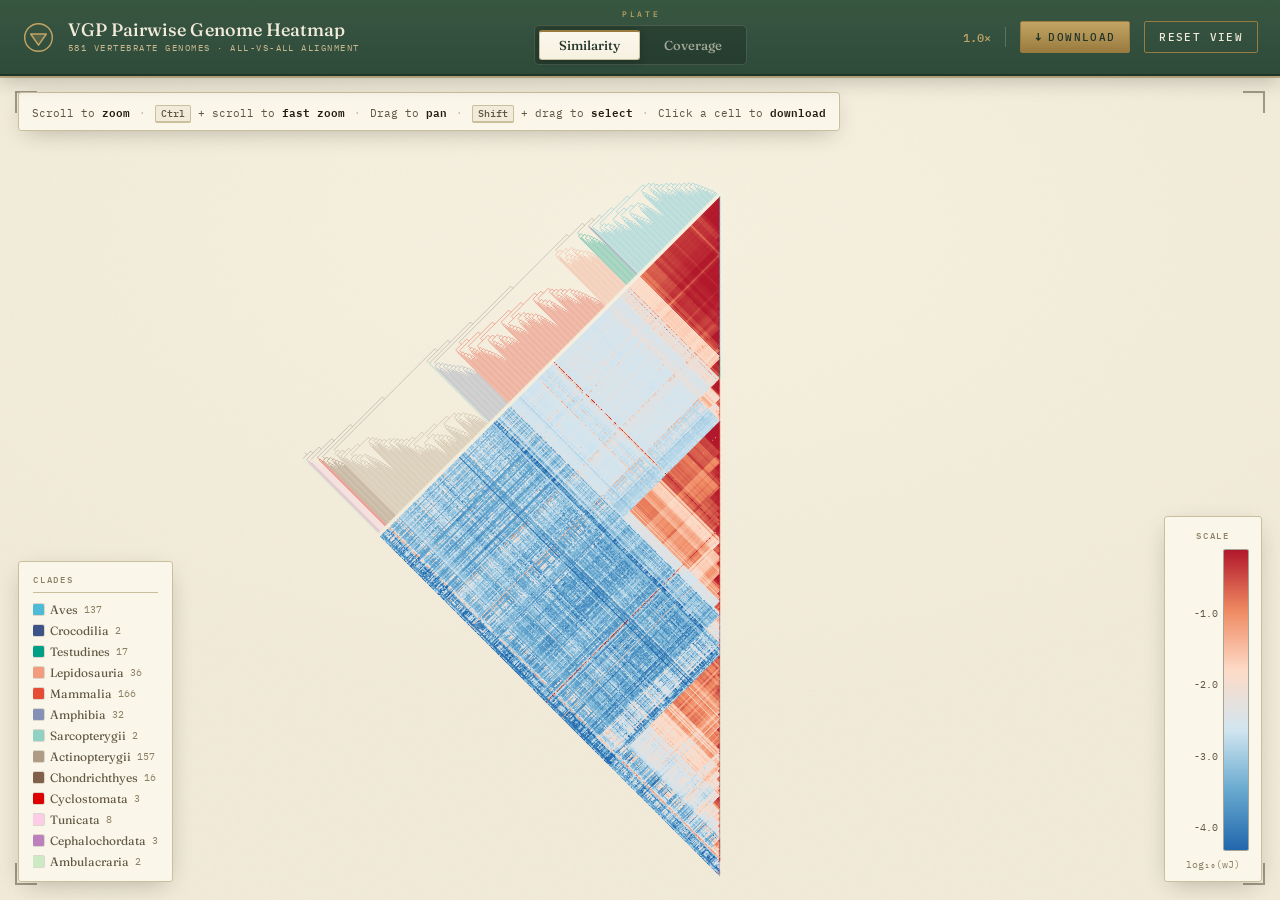
==== index.html @ 58652779 "Wrap long filenames in pair-card download pills Long PAF filenames/direction labels overflowed the f" ====
<!DOCTYPE html>
<!--
  ════════════════════════════════════════════════════════════════════════
  VGP Genome Pairwise Heatmap Viewer
  Triangle / diamond layout (matrix rotated 45°, dendrogram on the short edge).
  2 pages: Similarity (symmetric) + Coverage (directional, split diamonds).

  IMPORTANT: This file uses fetch() to load `heatmap_data.json`, so it MUST be
  served over HTTP, not opened via the file:// protocol. From this directory:

      python -m http.server 8000

  then open  http://localhost:8000/index.html

  Display fonts (Fraunces, IBM Plex Mono) load from Google Fonts; the page
  degrades gracefully to local serif / monospace fallbacks when offline.
  ════════════════════════════════════════════════════════════════════════
-->
<html lang="en">
<head>
<meta charset="UTF-8">
<meta name="viewport" content="width=device-width, initial-scale=1.0">
<title>VGP Pairwise Heatmap Viewer</title>
<link rel="preconnect" href="https://fonts.googleapis.com">
<link rel="preconnect" href="https://fonts.gstatic.com" crossorigin>
<link href="https://fonts.googleapis.com/css2?family=Fraunces:ital,opsz,wght@0,9..144,400;0,9..144,500;0,9..144,600;1,9..144,400&family=IBM+Plex+Mono:wght@400;500;600&display=swap" rel="stylesheet">
<style>
/* ════════════════════════════════════════════════════════════════
   VGP Heatmap — "Natural History Atlas" theme
   Parchment & ink, herbarium green, brass gilt. The heatmap reads as
   a hand-coloured plate framed within an archival catalogue.
   ════════════════════════════════════════════════════════════════ */
:root {
  --serif:      'Fraunces', 'Hoefler Text', Georgia, 'Times New Roman', serif;
  --mono:       'IBM Plex Mono', ui-monospace, 'SFMono-Regular', Menlo, Consolas, monospace;

  --green:      #33503f;
  --green-deep: #20342a;
  --green-line: #45614f;
  --paper:      #f2ebd9;
  --paper-lit:  #f7f1e1;
  --card:       #faf6ea;
  --ink:        #241c10;
  --ink-soft:   #5e5641;
  --ink-faint:  #8c8064;
  --rule:       #cabf9c;
  --brass:      #9a7b3f;
  --brass-lit:  #c2a564;
  --cream:      #f2ebd9;
  --cream-soft: #c9b88f;
  --corner:     rgba(36, 28, 16, 0.40);

  --header-h:   76px;
}

* { margin: 0; padding: 0; box-sizing: border-box; }

html, body { height: 100%; }
body {
  font-family: var(--serif);
  color: var(--ink);
  background:
    radial-gradient(ellipse 92% 72% at 50% 26%, var(--paper-lit), var(--paper) 72%);
  overflow: hidden;
  -webkit-font-smoothing: antialiased;
  font-optical-sizing: auto;
}
::selection { background: rgba(154, 123, 63, 0.30); }

/* Aged-paper grain — sits above the parchment, below the plate. */
#grain {
  position: fixed; inset: 0;
  z-index: 1;
  pointer-events: none;
  opacity: 0.05;
  background-image: url("data:image/svg+xml,%3Csvg xmlns='http://www.w3.org/2000/svg' width='180' height='180'%3E%3Cfilter id='n'%3E%3CfeTurbulence type='fractalNoise' baseFrequency='0.82' numOctaves='3' stitchTiles='stitch'/%3E%3C/filter%3E%3Crect width='100%25' height='100%25' filter='url(%23n)'/%3E%3C/svg%3E");
}

/* ───────────────────────── Header (the binding) ───────────────────────── */
#header {
  position: relative;
  z-index: 100;
  height: var(--header-h);
  background:
    linear-gradient(180deg, #38573f 0%, var(--green) 55%, #2e4a39 100%);
  border-bottom: 2px solid var(--green-deep);
  box-shadow: 0 2px 0 rgba(154, 123, 63, 0.55), 0 6px 18px rgba(20, 30, 22, 0.22);
  display: flex;
  align-items: stretch;
  padding: 0 22px;
  gap: 20px;
}

.brand {
  flex: 1;
  display: flex;
  align-items: center;
  gap: 13px;
  min-width: 0;
}
.emblem { width: 33px; height: 33px; flex-shrink: 0; }
.brand-text { display: flex; flex-direction: column; gap: 3px; min-width: 0; }
.brand-title {
  font-family: var(--serif);
  font-weight: 500;
  font-size: 18px;
  line-height: 1;
  letter-spacing: 0.002em;
  color: var(--cream);
  white-space: nowrap;
  overflow: hidden;
  text-overflow: ellipsis;
}
.brand-sub {
  font-family: var(--mono);
  font-weight: 400;
  font-size: 9px;
  letter-spacing: 0.165em;
  text-transform: uppercase;
  color: var(--cream-soft);
  white-space: nowrap;
}

/* Plate selector — the two pages as catalogue dividers */
.plates {
  display: flex;
  flex-direction: column;
  align-items: center;
  justify-content: center;
  gap: 6px;
  flex-shrink: 0;
}
.plate-eyebrow {
  font-family: var(--mono);
  font-weight: 500;
  font-size: 8px;
  letter-spacing: 0.34em;
  text-transform: uppercase;
  color: var(--brass-lit);
  padding-left: 0.34em;
}
.plate-tabs {
  display: flex;
  gap: 4px;
  padding: 4px;
  border: 1px solid rgba(242, 235, 217, 0.16);
  border-radius: 5px;
  background: rgba(20, 32, 24, 0.32);
}
.seg {
  font-family: var(--serif);
  font-weight: 500;
  font-size: 13px;
  line-height: 1;
  color: rgba(242, 235, 217, 0.62);
  background: transparent;
  border: 1px solid transparent;
  border-radius: 3px;
  padding: 7px 19px;
  cursor: pointer;
  transition: color 0.15s, background 0.15s;
}
.seg:hover:not(.active) { color: var(--cream); background: rgba(242, 235, 217, 0.07); }
.seg.active {
  color: var(--green-deep);
  background: linear-gradient(180deg, #fbf7ec, var(--paper-lit));
  border: 1px solid var(--rule);
  border-top: 2px solid var(--brass);
  box-shadow: 0 2px 7px rgba(16, 24, 18, 0.32);
}

.controls {
  flex: 1;
  display: flex;
  align-items: center;
  justify-content: flex-end;
  gap: 14px;
}
#zoom-label {
  font-family: var(--mono);
  font-weight: 500;
  font-size: 12px;
  color: var(--brass-lit);
  font-variant-numeric: tabular-nums;
  min-width: 46px;
  text-align: right;
}
.ctrl-rule { width: 1px; height: 20px; background: rgba(242, 235, 217, 0.22); }
#reset-btn {
  font-family: var(--mono);
  font-weight: 500;
  font-size: 10.5px;
  letter-spacing: 0.13em;
  text-transform: uppercase;
  color: var(--cream);
  background: transparent;
  border: 1px solid var(--brass);
  border-radius: 2px;
  padding: 8px 14px;
  cursor: pointer;
  transition: background 0.15s, color 0.15s;
}
#reset-btn:hover { background: var(--brass); color: var(--green-deep); }
#reset-btn:disabled { opacity: 0.5; cursor: not-allowed; }

/* ───────────────────────── Canvas (the plate) ───────────────────────── */
#canvas-wrap {
  position: relative;
  z-index: 2;
  width: 100%;
  height: calc(100vh - var(--header-h));
  background: transparent;
  overflow: hidden;
}
canvas { display: block; cursor: crosshair; }

/* Engraved corner marks framing the plate */
.corner { position: absolute; width: 22px; height: 22px; z-index: 3; pointer-events: none; }
.corner.tl { top: 15px; left: 15px;     border-top: 2px solid var(--corner); border-left: 2px solid var(--corner); }
.corner.tr { top: 15px; right: 15px;    border-top: 2px solid var(--corner); border-right: 2px solid var(--corner); }
.corner.bl { bottom: 15px; left: 15px;  border-bottom: 2px solid var(--corner); border-left: 2px solid var(--corner); }
.corner.br { bottom: 15px; right: 15px; border-bottom: 2px solid var(--corner); border-right: 2px solid var(--corner); }

/* ───────────────────────── Catalogue cards ───────────────────────── */
#legend, #colorbar, #help-hint, #selection-info {
  background: var(--card);
  border: 1px solid var(--rule);
  border-radius: 3px;
  box-shadow: 0 7px 24px -8px rgba(36, 28, 16, 0.32);
  z-index: 60;
}

/* Tooltip — a brass-edged specimen plaque */
#tooltip {
  display: none;
  position: fixed;
  z-index: 1000;
  max-width: 446px;
  padding: 11px 14px;
  background: rgba(36, 28, 16, 0.97);
  color: #e9e1cb;
  border: 1px solid rgba(154, 123, 63, 0.55);
  border-radius: 3px;
  font-family: var(--serif);
  font-size: 12.5px;
  line-height: 1.62;
  box-shadow: 0 16px 40px rgba(0, 0, 0, 0.46);
  pointer-events: none;
}
#tooltip .species-name { color: #d9bb7d; font-weight: 600; }
#tooltip .common-name  { color: #a99d80; font-style: italic; font-size: 11.5px; }
#tooltip .clade-tag {
  display: inline-block;
  margin-left: 5px;
  padding: 1px 7px;
  border-radius: 2px;
  font-family: var(--mono);
  font-size: 9.5px;
  letter-spacing: 0.04em;
  text-transform: uppercase;
}
#tooltip .val { color: #e7ad3f; font-weight: 600; font-family: var(--mono); font-size: 11.5px; }
#tooltip .label { color: #a89c80; }
#tooltip .dir-note { color: #9fb39a; font-size: 10.5px; font-style: italic; margin-top: 3px; }
#tooltip b { color: var(--cream); font-weight: 600; }
#tooltip .tt-divider {
  border-top: 1px solid rgba(154, 123, 63, 0.32);
  margin-top: 6px;
  padding-top: 6px;
}

/* Legend */
#legend {
  position: absolute;
  bottom: 18px; left: 18px;
  padding: 12px 14px;
  max-width: 86%;
}
.legend-title {
  font-family: var(--mono);
  font-weight: 500;
  font-size: 9px;
  letter-spacing: 0.2em;
  text-transform: uppercase;
  color: var(--ink-faint);
  padding-bottom: 7px;
  margin-bottom: 9px;
  border-bottom: 1px solid var(--rule);
}
.legend-items {
  display: flex;
  flex-direction: column;
  flex-wrap: nowrap;
  gap: 6px;
  max-height: 56vh;
  overflow-y: auto;
  font-family: var(--serif);
  font-size: 12px;
  color: var(--ink-soft);
}
.legend-item { display: flex; align-items: center; gap: 6px; white-space: nowrap; }
.legend-swatch {
  width: 11px; height: 11px;
  border-radius: 1.5px;
  flex-shrink: 0;
  box-shadow: 0 0 0 1px rgba(36, 28, 16, 0.14);
}
.legend-count { font-family: var(--mono); font-size: 10px; color: var(--ink-faint); }

/* Colorbar */
#colorbar {
  position: absolute;
  right: 18px; bottom: 18px;
  padding: 13px 13px 10px;
}
.cb-head {
  font-family: var(--mono);
  font-weight: 500;
  font-size: 9px;
  letter-spacing: 0.2em;
  text-transform: uppercase;
  color: var(--ink-faint);
  text-align: center;
  margin-bottom: 9px;
}
.cb-row { display: flex; align-items: flex-start; gap: 6px; }
.cb-ticks {
  position: relative;
  width: 40px;
  height: 300px;
  font-family: var(--mono);
  font-size: 10px;
  color: var(--ink-soft);
  text-align: right;
  font-variant-numeric: tabular-nums;
}
#cb-canvas {
  display: block;
  border-radius: 1px;
  box-shadow: 0 0 0 1px rgba(36, 28, 16, 0.38);
}
.cb-label {
  font-family: var(--mono);
  font-size: 9.5px;
  color: var(--ink-faint);
  text-align: center;
  margin-top: 8px;
  max-width: 78px;
}

/* Help hint */
#help-hint {
  position: absolute;
  top: 16px; left: 18px;
  padding: 9px 13px;
  display: flex;
  gap: 9px;
  align-items: center;
  font-family: var(--mono);
  font-size: 10.5px;
  color: var(--ink-soft);
}
#help-hint b { color: var(--ink); font-weight: 600; }
#help-hint .hh-sep { color: var(--rule); }
#help-hint kbd {
  font-family: var(--mono);
  font-weight: 500;
  font-size: 10px;
  color: var(--ink-soft);
  background: var(--paper);
  border: 1px solid var(--rule);
  border-bottom-width: 2px;
  border-radius: 2px;
  padding: 1px 5px;
}

/* Selection card */
#selection-info {
  position: absolute;
  top: 16px; right: 18px;
  padding: 8px 9px 8px 14px;
  display: none;
  align-items: center;
  gap: 11px;
  font-family: var(--serif);
  font-size: 12.5px;
  color: var(--ink-soft);
}
#selection-info button {
  font-family: var(--mono);
  font-weight: 500;
  font-size: 9.5px;
  letter-spacing: 0.11em;
  text-transform: uppercase;
  color: var(--ink-soft);
  background: transparent;
  border: 1px solid var(--rule);
  border-radius: 2px;
  padding: 5px 11px;
  cursor: pointer;
  transition: background 0.14s, color 0.14s, border-color 0.14s;
}
#selection-info button:hover { background: var(--ink); color: var(--card); border-color: var(--ink); }

/* ───────────────────────── Loading ───────────────────────── */
#loading {
  position: fixed; inset: 0;
  z-index: 9999;
  background:
    radial-gradient(ellipse 92% 72% at 50% 32%, var(--paper-lit), var(--paper) 72%);
  display: flex;
  align-items: center;
  justify-content: center;
}
.load-box { display: flex; flex-direction: column; align-items: center; gap: 18px; }
.load-mark { position: relative; width: 56px; height: 56px; }
.load-spin {
  position: absolute; inset: 0;
  border: 2px solid rgba(154, 123, 63, 0.22);
  border-top-color: var(--brass);
  border-radius: 50%;
  animation: spin 0.95s linear infinite;
}
.load-tri { position: absolute; inset: 0; margin: auto; width: 23px; height: 23px; }
@keyframes spin { to { transform: rotate(360deg); } }
#load-text {
  font-family: var(--serif);
  font-style: italic;
  font-size: 15.5px;
  color: var(--ink-soft);
}
.load-cap {
  font-family: var(--mono);
  font-size: 8.5px;
  letter-spacing: 0.24em;
  text-transform: uppercase;
  color: var(--ink-faint);
}
#error-box {
  background: var(--card);
  border: 1px solid var(--rule);
  border-radius: 3px;
  color: var(--ink);
  padding: 18px 24px;
  max-width: 520px;
  text-align: center;
  font-family: var(--serif);
  font-size: 13.5px;
  line-height: 1.62;
  box-shadow: 0 12px 34px -8px rgba(36, 28, 16, 0.3);
}
#error-box code {
  font-family: var(--mono);
  font-size: 12px;
  background: var(--paper);
  border: 1px solid var(--rule);
  padding: 1px 6px;
  border-radius: 2px;
}

/* ───────────────────────── Entrance ───────────────────────── */
@keyframes inLeft  { from { opacity: 0; transform: translateX(-16px); } to { opacity: 1; transform: none; } }
@keyframes inRight { from { opacity: 0; transform: translateX( 16px); } to { opacity: 1; transform: none; } }
@keyframes inDown  { from { opacity: 0; transform: translateY(-10px); } to { opacity: 1; transform: none; } }
@keyframes inUp    { from { opacity: 0; transform: translateY( 12px); } to { opacity: 1; transform: none; } }
@keyframes develop { from { opacity: 0; } to { opacity: 1; } }
@keyframes cbIn {
  from { opacity: 0; transform: translateX(14px); }
  to   { opacity: 1; transform: none; }
}
.ready .brand    { animation: inLeft  0.7s 0.05s both cubic-bezier(.2,.7,.2,1); }
.ready .plates   { animation: inDown  0.6s 0.16s both cubic-bezier(.2,.7,.2,1); }
.ready .controls { animation: inRight 0.7s 0.10s both cubic-bezier(.2,.7,.2,1); }
.ready #canvas-wrap { animation: develop 1.1s 0.18s both; }
.ready #help-hint   { animation: inUp 0.6s 0.50s both cubic-bezier(.2,.7,.2,1); }
.ready #colorbar    { animation: cbIn 0.6s 0.60s both cubic-bezier(.2,.7,.2,1); }
.ready #legend      { animation: inUp 0.6s 0.70s both cubic-bezier(.2,.7,.2,1); }
@media (prefers-reduced-motion: reduce) {
  .ready .brand, .ready .plates, .ready .controls, .ready #canvas-wrap,
  .ready #help-hint, .ready #colorbar, .ready #legend, .load-spin { animation: none; }
}

/* ───────────────────────── Download — header button ───────────────────────── */
#dl-open-btn {
  font-family: var(--mono);
  font-weight: 500;
  font-size: 10.5px;
  letter-spacing: 0.13em;
  text-transform: uppercase;
  color: var(--green-deep);
  background: linear-gradient(180deg, var(--brass-lit), var(--brass));
  border: 1px solid var(--brass);
  border-radius: 2px;
  padding: 8px 14px;
  cursor: pointer;
  transition: filter 0.15s;
}
#dl-open-btn:hover { filter: brightness(1.08); }
#dl-open-btn .dl-ico { font-weight: 700; margin-right: 5px; }

/* ───────────────── Pair card — instant single-pair download ───────────────── */
#pair-card {
  position: absolute;
  top: 16px; right: 18px;
  z-index: 70;
  display: none;
  flex-direction: column;
  gap: 9px;
  padding: 12px 14px 13px;
  width: 304px;
  background: var(--card);
  border: 1px solid var(--rule);
  border-top: 2px solid var(--brass);
  border-radius: 3px;
  box-shadow: 0 10px 30px -10px rgba(36, 28, 16, 0.42);
  font-family: var(--serif);
}
.pc-head {
  display: flex; align-items: center; justify-content: space-between;
  font-family: var(--mono);
  font-size: 8.5px;
  letter-spacing: 0.2em;
  text-transform: uppercase;
  color: var(--ink-faint);
  border-bottom: 1px solid var(--rule);
  padding-bottom: 7px;
}
.pc-close {
  font-family: var(--mono); font-size: 13px; line-height: 1;
  color: var(--ink-faint); background: none; border: none; cursor: pointer;
  padding: 0 2px;
}
.pc-close:hover { color: var(--ink); }
.pc-sp { display: flex; align-items: baseline; gap: 7px; font-size: 12.5px; color: var(--ink); }
.pc-sp .pc-role { font-family: var(--mono); font-size: 9px; color: var(--ink-faint); width: 12px; flex-shrink: 0; }
.pc-sp .pc-dot  { width: 9px; height: 9px; border-radius: 2px; flex-shrink: 0; align-self: center; box-shadow: 0 0 0 1px rgba(36,28,16,0.14); }
.pc-sp .pc-name { font-style: italic; min-width: 0; flex: 1; overflow-wrap: anywhere; }
.pc-links { display: flex; flex-direction: column; gap: 6px; margin-top: 1px; }
.dl-pill {
  display: flex; align-items: center; gap: 8px;
  flex-wrap: wrap;
  font-family: var(--mono); font-size: 11px;
  color: var(--green-deep); text-decoration: none;
  background: var(--paper-lit);
  border: 1px solid var(--rule);
  border-radius: 2px;
  padding: 7px 10px;
  transition: background 0.14s, border-color 0.14s;
}
.dl-pill:hover { background: #fff; border-color: var(--brass); }
.dl-pill[aria-disabled="true"] { opacity: 0.45; pointer-events: none; }
.dl-pill .dl-ico { font-weight: 700; color: var(--brass); }
.dl-pill .dl-dir { color: var(--ink-faint); min-width: 0; overflow-wrap: anywhere; }
.dl-pill .dl-fn  { color: var(--ink-soft); margin-left: auto; font-size: 10px; min-width: 0; overflow-wrap: anywhere; }
.pc-foot { display: flex; gap: 14px; margin-top: 2px; }
.pc-foot button {
  font-family: var(--mono); font-size: 9.5px; letter-spacing: 0.06em;
  color: var(--ink-soft); background: none; border: none; cursor: pointer;
  padding: 0; text-decoration: underline; text-underline-offset: 2px;
}
.pc-foot button:hover { color: var(--ink); }

/* ───────────────────────── Download modal ───────────────────────── */
#dl-backdrop {
  position: fixed; inset: 0;
  z-index: 2000;
  display: none;
  background: rgba(28, 22, 12, 0.46);
  backdrop-filter: blur(1.5px);
}
#dl-backdrop.open { display: flex; align-items: center; justify-content: center; }
#dl-modal {
  width: min(680px, 92vw);
  max-height: 88vh;
  overflow-y: auto;
  background: var(--card);
  border: 1px solid var(--rule);
  border-top: 3px solid var(--brass);
  border-radius: 4px;
  box-shadow: 0 24px 60px -12px rgba(0, 0, 0, 0.5);
  font-family: var(--serif);
  color: var(--ink);
}
.dlm-head {
  display: flex; align-items: flex-start; justify-content: space-between;
  padding: 18px 22px 14px;
  border-bottom: 1px solid var(--rule);
}
.dlm-title { font-size: 19px; font-weight: 600; letter-spacing: 0.01em; }
.dlm-sub { font-family: var(--mono); font-size: 9.5px; letter-spacing: 0.14em; text-transform: uppercase; color: var(--ink-faint); margin-top: 4px; }
.dlm-close { font-size: 18px; color: var(--ink-faint); background: none; border: none; cursor: pointer; line-height: 1; }
.dlm-close:hover { color: var(--ink); }
.dlm-tabs { display: flex; gap: 4px; padding: 14px 22px 0; }
.dlm-tab {
  font-family: var(--mono); font-size: 11px; letter-spacing: 0.05em;
  color: var(--ink-soft); background: var(--paper-lit);
  border: 1px solid var(--rule); border-bottom: none;
  border-radius: 3px 3px 0 0; padding: 8px 15px; cursor: pointer;
}
.dlm-tab.active { color: var(--green-deep); background: var(--card); border-color: var(--brass); font-weight: 600; }
.dlm-body { padding: 18px 22px 20px; }
.dlm-pane { display: none; }
.dlm-pane.active { display: block; }
.dlm-line { font-size: 13px; line-height: 1.6; color: var(--ink-soft); margin-bottom: 12px; }
.dlm-line b { color: var(--ink); font-weight: 600; }
.dlm-count { font-family: var(--mono); color: var(--brass); font-weight: 600; }
.dlm-note {
  font-family: var(--serif); font-style: italic; font-size: 12px; line-height: 1.55;
  color: var(--ink-soft);
  background: rgba(154, 123, 63, 0.09);
  border-left: 2px solid var(--brass);
  border-radius: 0 2px 2px 0;
  padding: 9px 12px; margin: 4px 0 14px;
}
.dlm-cmd-label {
  font-family: var(--mono); font-size: 9px; letter-spacing: 0.18em; text-transform: uppercase;
  color: var(--ink-faint); margin: 14px 0 6px;
  display: flex; align-items: center; justify-content: space-between;
}
.dlm-copy {
  font-family: var(--mono); font-size: 9px; letter-spacing: 0.08em; text-transform: uppercase;
  color: var(--ink-soft); background: none; border: 1px solid var(--rule); border-radius: 2px;
  padding: 2px 8px; cursor: pointer;
}
.dlm-copy:hover { background: var(--ink); color: var(--card); border-color: var(--ink); }
.dlm-code {
  font-family: var(--mono); font-size: 11.5px; line-height: 1.62;
  color: #e9e1cb; background: rgba(36, 28, 16, 0.96);
  border-radius: 3px; padding: 11px 13px;
  white-space: pre; overflow-x: auto;
}
.dlm-code .c { color: #9fae93; }
.dlm-btn-row { display: flex; flex-wrap: wrap; gap: 9px; margin-top: 16px; }
.dlm-dl {
  font-family: var(--mono); font-size: 10.5px; letter-spacing: 0.06em;
  color: var(--green-deep);
  background: linear-gradient(180deg, var(--brass-lit), var(--brass));
  border: 1px solid var(--brass); border-radius: 2px;
  padding: 9px 14px; cursor: pointer;
}
.dlm-dl:hover { filter: brightness(1.07); }
.dlm-dl .dl-ico { font-weight: 700; margin-right: 6px; }
.dlm-empty { font-style: italic; color: var(--ink-faint); font-size: 13px; padding: 8px 0; }
</style>
</head>
<body>
<div id="grain"></div>

<div id="loading">
  <div class="load-box">
    <div class="load-mark">
      <div class="load-spin"></div>
      <svg class="load-tri" viewBox="0 0 24 24" aria-hidden="true">
        <path d="M3.5 8 L20.5 8 L12 20 Z" fill="rgba(154,123,63,0.28)"
              stroke="#9a7b3f" stroke-width="1.5" stroke-linejoin="round"/>
      </svg>
    </div>
    <div id="load-text">Loading heatmap data…</div>
    <div class="load-cap">Vertebrate Genomes Project</div>
  </div>
</div>

<header id="header">
  <div class="brand">
    <svg class="emblem" viewBox="0 0 32 32" aria-hidden="true">
      <circle cx="16" cy="16" r="13.4" fill="none" stroke="#c2a564" stroke-width="1.4"/>
      <path d="M8.4 12.6 L23.6 12.6 L16 23.4 Z" fill="rgba(194,165,100,0.22)"
            stroke="#c2a564" stroke-width="1.4" stroke-linejoin="round"/>
    </svg>
    <div class="brand-text">
      <span class="brand-title">VGP Pairwise Genome Heatmap</span>
      <span class="brand-sub">581 vertebrate genomes &middot; all-vs-all alignment</span>
    </div>
  </div>

  <div class="plates">
    <span class="plate-eyebrow">Plate</span>
    <div class="plate-tabs">
      <button class="seg active" id="tab-0" data-page="0" onclick="switchPage(0)">Similarity</button>
      <button class="seg" id="tab-1" data-page="1" onclick="switchPage(1)">Coverage</button>
    </div>
  </div>

  <div class="controls">
    <span id="zoom-label">1.0&times;</span>
    <span class="ctrl-rule"></span>
    <button id="dl-open-btn" onclick="openDownload()"><span class="dl-ico">&#8595;</span>Download</button>
    <button id="reset-btn" onclick="resetView()">Reset view</button>
  </div>
</header>

<div id="canvas-wrap">
  <canvas id="main-canvas"></canvas>
  <div class="corner tl"></div>
  <div class="corner tr"></div>
  <div class="corner bl"></div>
  <div class="corner br"></div>
  <div id="help-hint">
    <span>Scroll to <b>zoom</b></span>
    <span class="hh-sep">&middot;</span>
    <span><kbd>Ctrl</kbd> + scroll to <b>fast zoom</b></span>
    <span class="hh-sep">&middot;</span>
    <span>Drag to <b>pan</b></span>
    <span class="hh-sep">&middot;</span>
    <span><kbd>Shift</kbd> + drag to <b>select</b></span>
    <span class="hh-sep">&middot;</span>
    <span>Click a cell to <b>download</b></span>
  </div>
  <div id="selection-info">
    <span id="sel-text"></span>
    <button onclick="openDownload()">Download…</button>
    <button onclick="clearSelection()">Clear</button>
  </div>

  <!-- Instant single-pair download card (appears on cell click) -->
  <div id="pair-card">
    <div class="pc-head">
      <span>Pairwise alignment</span>
      <button class="pc-close" onclick="clearPair()" title="Close">&times;</button>
    </div>
    <div class="pc-sp"><span class="pc-role">A</span><span class="pc-dot" id="pc-dot-a"></span><span class="pc-name" id="pc-name-a"></span></div>
    <div class="pc-sp"><span class="pc-role">B</span><span class="pc-dot" id="pc-dot-b"></span><span class="pc-name" id="pc-name-b"></span></div>
    <div class="pc-links" id="pc-links"></div>
    <div class="pc-foot">
      <button onclick="copyPairUris(event)">Copy s3:// URIs</button>
      <button onclick="openDownload()">Bulk / commands &rsaquo;</button>
    </div>
  </div>
</div>

<!-- Bulk download modal -->
<div id="dl-backdrop" onclick="if(event.target===this)closeDownload()">
  <div id="dl-modal" role="dialog" aria-label="Download alignment data">
    <div class="dlm-head">
      <div>
        <div class="dlm-title">Download alignment PAFs</div>
        <div class="dlm-sub">GenomeArk &middot; FastGA all-vs-all &middot; cmaes</div>
      </div>
      <button class="dlm-close" onclick="closeDownload()" title="Close">&times;</button>
    </div>
    <div class="dlm-tabs">
      <button class="dlm-tab" id="dlt-sel"  onclick="setDlScope('sel')">Selection</button>
      <button class="dlm-tab" id="dlt-full" onclick="setDlScope('full')">Full dataset</button>
    </div>
    <div class="dlm-body">
      <div class="dlm-pane" id="dlp-sel"></div>
      <div class="dlm-pane" id="dlp-full"></div>
    </div>
  </div>
</div>

<div id="tooltip"></div>
<div id="legend"></div>

<div id="colorbar">
  <div class="cb-head">Scale</div>
  <div class="cb-row">
    <div class="cb-ticks" id="cb-ticks"></div>
    <canvas id="cb-canvas" width="24" height="300"></canvas>
  </div>
  <div class="cb-label" id="cb-label">log&#8321;&#8320;</div>
</div>

<script>
// ═══════════════════════════════════════════════════════════
// Globals
// ═══════════════════════════════════════════════════════════
let DATA = null;            // the full loaded JSON
let currentPageIdx = 0;     // 0 = similarity, 1 = coverage
let PAGE = null;            // shorthand for DATA.pages[currentPageIdx]

// ── Layout (triangle / diamond) ──
// The pairwise matrix is rotated 45° so the main diagonal becomes the long
// right-hand sample axis. The upper triangle extends leftward, and the
// dendrogram is projected onto the short upper-left edge.
const TREE_FRAC = 0.16;        // dendrogram depth as a fraction of triangle width
const TOP_MARGIN = 18;         // breathing room for the clade strip above the sample edge
const VECTOR_THRESHOLD = 10;   // cell px size at/above which Coverage draws split diamonds
const LABEL_THRESHOLD  = 1.1;  // cell px size at/above which species labels are drawn
const LABEL_PANEL_W = 260;     // right-side room for dense species labels
const SPECIES_LABEL_FONT_MIN = 18;
const SPECIES_LABEL_FONT_MAX = 28;
const SPECIES_LABEL_MIN_SCALE = 20;

// View state — SHARED across both pages (zoom/pan persist on tab switch)
let unitSize = 1;           // pixels per matrix cell at zoom=1
let offsetX = 0, offsetY = 0;
let zoom = 1;
const MIN_ZOOM = 0.3, MAX_ZOOM = 50;

// Wheel-zoom sensitivity. Lower = gentler. factor = exp(-deltaY * SENS),
// with deltaY clamped so high-resolution trackpads can't make the view jump.
const ZOOM_SENSITIVITY = 0.0008;
const FAST_ZOOM_MULTIPLIER = 4;
const ZOOM_DELTA_CLAMP = 100;

// Selection (shared)
let selectedRegion = null;

// Canvas
let canvas, ctx;

// Pre-rendered overviews (1px per cell) — one per page, cached
let overviewImages = [];

// ═══════════════════════════════════════════════════════════
// Colormap
// ═══════════════════════════════════════════════════════════
const CMAP_STOPS = [
  [0.0, [33, 102, 172]],
  [0.2, [103, 169, 207]],
  [0.4, [209, 229, 240]],
  [0.6, [253, 219, 199]],
  [0.8, [239, 138, 98]],
  [1.0, [178, 24, 43]],
];

function colormap(t) {
  t = Math.max(0, Math.min(1, t));
  for (let k = 1; k < CMAP_STOPS.length; k++) {
    if (t <= CMAP_STOPS[k][0]) {
      const [t0, c0] = CMAP_STOPS[k - 1];
      const [t1, c1] = CMAP_STOPS[k];
      const f = (t - t0) / (t1 - t0);
      return [
        Math.round(c0[0] + f * (c1[0] - c0[0])),
        Math.round(c0[1] + f * (c1[1] - c0[1])),
        Math.round(c0[2] + f * (c1[2] - c0[2])),
      ];
    }
  }
  return CMAP_STOPS[CMAP_STOPS.length - 1][1];
}

// Apply the current page's color transform to a raw value.
// Returns a normalized t in [0,1], or null if value is missing/invalid.
function valToT(rawVal) {
  if (rawVal === null || rawVal === undefined) return null;
  let v = rawVal;
  if (PAGE.colorTransform === 'log10') {
    v = Math.log10(rawVal);
    if (!isFinite(v)) return null;
  }
  return (v - PAGE.vmin) / (PAGE.vmax - PAGE.vmin);
}

function valToRgbStr(rawVal) {
  const t = valToT(rawVal);
  if (t === null) return 'rgb(230,230,230)';
  const c = colormap(t);
  return `rgb(${c[0]},${c[1]},${c[2]})`;
}

function valToRgb(rawVal) {
  const t = valToT(rawVal);
  if (t === null) return [230, 230, 230];
  return colormap(t);
}

// ═══════════════════════════════════════════════════════════
// Coordinate system  (triangle / diamond layout)
// ═══════════════════════════════════════════════════════════
// Cell (i,j) with j >= i is a diamond centered at:
//     cx = triLeftX + (i - j) * half
//     cy = triTopY  + (i + j) * half
// where half = scale/2. Diagonal cells (i==j) sit on the right-hand sample
// axis, and the upper triangle extends toward the upper-left edge.
// The whole figure is  offset + scale * const , so zoom-toward-cursor
// stays a plain uniform scale about (offsetX, offsetY).

function getScale()  { return unitSize * zoom; }
function getHalf()   { return getScale() / 2; }
function getTreeDepth() { return DATA.n * getScale() * TREE_FRAC; }
function getTreeEdgeOffset(scale) {
  return scale / 2 + Math.max(3, Math.min(10, scale * 0.15));
}
function getTriLeftX() { return offsetX; }
function getTriTopY()  { return offsetY; }
function getCladeTileHalf(scale) {
  return scale / 2;
}
function getCladeTileCenterX(scale, triLeftX) {
  return triLeftX;
}
function getSpeciesLabelX(scale, triLeftX) {
  return getCladeTileCenterX(scale, triLeftX) + getCladeTileHalf(scale) + 18;
}

// Screen-space center of cell (i,j).
function cellCenter(i, j) {
  const h = getHalf();
  return [getTriLeftX() + (i - j) * h, getTriTopY() + (i + j) * h];
}

// Map a canvas point to the nearest cell {row,col} with row <= col,
// or null if the point is outside the heatmap triangle.
function canvasToCell(cx, cy) {
  const h = getHalf();
  if (h <= 0) return null;
  const u = (cy - getTriTopY()) / h;    // = i + j
  const v = (getTriLeftX() - cx) / h;   // = j - i
  const i = Math.round((u - v) / 2);
  const j = Math.round((u + v) / 2);
  if (i < 0 || j < 0 || i >= DATA.n || j >= DATA.n || i > j) return null;
  const u0 = i + j;
  const v0 = j - i;
  if (Math.abs(u - u0) + Math.abs(v - v0) > 1.000001) return null;
  return { row: i, col: j };
}

// ═══════════════════════════════════════════════════════════
// Per-page overview pre-render (1px per cell)
// ═══════════════════════════════════════════════════════════
// Each pixel blends the two triangles mat[col*n+row] and mat[row*n+col].
// For the symmetric similarity matrix the blend is exact; for the
// asymmetric coverage matrix it is the mean of the two directions
// (only shown while zoomed out — split diamonds take over when zoomed in).
function prerenderOverview(pageIdx) {
  if (overviewImages[pageIdx]) return overviewImages[pageIdx];
  const savedPage = PAGE;
  PAGE = DATA.pages[pageIdx];   // valToRgb reads PAGE for transform/range

  const n = DATA.n;
  const off = document.createElement('canvas');
  off.width = n;
  off.height = n;
  const c = off.getContext('2d');
  const imgData = c.createImageData(n, n);
  const px = imgData.data;
  const mat = PAGE.matrix;

  for (let row = 0; row < n; row++) {
    for (let col = 0; col < n; col++) {
      let rgb;
      if (row === col) {
        rgb = valToRgb(mat[row * n + col]);
      } else {
        const cu = valToRgb(mat[col * n + row]);
        const cl = valToRgb(mat[row * n + col]);
        rgb = [
          (cu[0] + cl[0]) >> 1,
          (cu[1] + cl[1]) >> 1,
          (cu[2] + cl[2]) >> 1,
        ];
      }
      const idx = (row * n + col) * 4;
      px[idx] = rgb[0]; px[idx+1] = rgb[1]; px[idx+2] = rgb[2]; px[idx+3] = 255;
    }
  }
  c.putImageData(imgData, 0, 0);
  overviewImages[pageIdx] = off;
  PAGE = savedPage;
  return off;
}

// ═══════════════════════════════════════════════════════════
// Drawing
// ═══════════════════════════════════════════════════════════
function draw() {
  const W = canvas.width;
  const H = canvas.height;
  ctx.clearRect(0, 0, W, H);
  if (!DATA || !PAGE) return;

  const n = DATA.n;
  const scale = getScale();
  const h = scale / 2;
  const triLeftX = getTriLeftX();
  const triTopY  = getTriTopY();
  const treeDepth = getTreeDepth();

  // Triangle corners
  const TLx = triLeftX,                TLy = triTopY;
  const TRx = triLeftX - n * h,        TRy = triTopY + n * h;
  const APx = triLeftX,                APy = triTopY + n * scale;

  const isCoverage = PAGE.key === 'coverage';
  const useVector = scale >= VECTOR_THRESHOLD;

  if (!useVector) {
    // ── Heatmap overview (clipped to the triangle) ──
    ctx.save();
    ctx.beginPath();
    ctx.moveTo(TLx, TLy);
    ctx.lineTo(TRx, TRy);
    ctx.lineTo(APx, APy);
    ctx.closePath();
    ctx.clip();

    // Rotate the pre-rendered overview 45° into the diamond grid.
    const ov = overviewImages[currentPageIdx];
    if (ov) {
      ctx.imageSmoothingEnabled = scale < 2.5;
      ctx.setTransform(-h, h, h, h, triLeftX, triTopY - h);
      ctx.drawImage(ov, 0, 0);
      // setTransform reset happens via restore() below
    }
    ctx.restore();
  } else if (isCoverage) {
    // Vector mode draws full diamonds. Do not apply the old triangle clip,
    // otherwise diagonal cells are visibly sliced in half.
    drawCoverageDiamonds(h, triLeftX, triTopY, W, H);
  } else {
    // Vector mode draws full diamonds. Do not apply the old triangle clip,
    // otherwise diagonal cells are visibly sliced in half.
    drawSimilarityDiamonds(h, triLeftX, triTopY, W, H);
  }

  // ── Dendrogram, clade strip, labels, selection ──
  drawTreeOnCanvas(scale, h, triLeftX, triTopY, treeDepth);
  drawCladeStrip(scale, h, triLeftX, triTopY);
  if (scale >= SPECIES_LABEL_MIN_SCALE) drawSpeciesLabels(scale, triLeftX, triTopY, W);
  if (selectedRegion) drawSelection();
}

// Whole-diamond rendering for the symmetric Similarity page (zoomed in).
function drawSimilarityDiamonds(h, triLeftX, triTopY, W, H) {
  const n = DATA.n;
  const mat = PAGE.matrix;

  let uMin = Math.floor((0 - triTopY) / h) - 1;
  let uMax = Math.ceil((H - triTopY) / h) + 1;
  let vMin = Math.floor((triLeftX - W) / h) - 1;
  let vMax = Math.ceil((triLeftX - 0) / h) + 1;
  uMin = Math.max(0, uMin);  uMax = Math.min(2 * n - 2, uMax);
  vMin = Math.max(0, vMin);  vMax = Math.min(n - 1, vMax);

  for (let v = vMin; v <= vMax; v++) {
    for (let u = uMin; u <= uMax; u++) {
      if (((u + v) & 1) !== 0) continue;
      const i = (u - v) >> 1, j = (u + v) >> 1;
      if (i < 0 || j >= n || i > j) continue;
      const cx = triLeftX - v * h;
      const cy = triTopY + u * h;

      ctx.fillStyle = valToRgbStr(mat[i * n + j]);
      ctx.beginPath();
      ctx.moveTo(cx, cy - h);
      ctx.lineTo(cx + h, cy);
      ctx.lineTo(cx, cy + h);
      ctx.lineTo(cx - h, cy);
      ctx.closePath();
      ctx.fill();
      if (h >= 3) {
        ctx.strokeStyle = 'rgba(36,28,16,0.20)';
        ctx.lineWidth = Math.max(0.45, Math.min(1.1, h * 0.035));
        ctx.stroke();
      }
    }
  }
}

// Split-diamond rendering for the directional Coverage page (zoomed in).
function drawCoverageDiamonds(h, triLeftX, triTopY, W, H) {
  const n = DATA.n;
  const mat = PAGE.matrix;

  let uMin = Math.floor((0 - triTopY) / h) - 1;
  let uMax = Math.ceil((H - triTopY) / h) + 1;
  let vMin = Math.floor((triLeftX - W) / h) - 1;
  let vMax = Math.ceil((triLeftX - 0) / h) + 1;
  uMin = Math.max(0, uMin);  uMax = Math.min(2 * n - 2, uMax);
  vMin = Math.max(0, vMin);  vMax = Math.min(n - 1, vMax);

  for (let v = vMin; v <= vMax; v++) {
    for (let u = uMin; u <= uMax; u++) {
      if (((u + v) & 1) !== 0) continue;          // cell centers: u,v same parity
      const i = (u - v) >> 1, j = (u + v) >> 1;
      if (i < 0 || j >= n || i > j) continue;
      const cx = triLeftX - v * h;
      const cy = triTopY  + u * h;

      if (i === j) {
        ctx.fillStyle = valToRgbStr(mat[i * n + j]);
        ctx.beginPath();
        ctx.moveTo(cx, cy - h);
        ctx.lineTo(cx + h, cy);
        ctx.lineTo(cx, cy + h);
        ctx.lineTo(cx - h, cy);
        ctx.closePath();
        ctx.fill();
        if (h >= 3) {
          ctx.strokeStyle = 'rgba(36,28,16,0.20)';
          ctx.lineWidth = Math.max(0.45, Math.min(1.1, h * 0.035));
          ctx.stroke();
        }
      } else {
        // Upper triangle — species i covered by species j
        ctx.fillStyle = valToRgbStr(mat[i * n + j]);
        ctx.beginPath();
        ctx.moveTo(cx, cy - h);
        ctx.lineTo(cx + h, cy);
        ctx.lineTo(cx - h, cy);
        ctx.closePath();
        ctx.fill();
        // Lower triangle — species j covered by species i
        ctx.fillStyle = valToRgbStr(mat[j * n + i]);
        ctx.beginPath();
        ctx.moveTo(cx, cy + h);
        ctx.lineTo(cx + h, cy);
        ctx.lineTo(cx - h, cy);
        ctx.closePath();
        ctx.fill();
        if (h >= 3) {
          ctx.strokeStyle = 'rgba(36,28,16,0.20)';
          ctx.lineWidth = Math.max(0.45, Math.min(1.1, h * 0.035));
          ctx.beginPath();
          ctx.moveTo(cx, cy - h);
          ctx.lineTo(cx + h, cy);
          ctx.lineTo(cx, cy + h);
          ctx.lineTo(cx - h, cy);
          ctx.closePath();
          ctx.stroke();
          ctx.beginPath();
          ctx.moveTo(cx - h, cy);
          ctx.lineTo(cx + h, cy);
          ctx.stroke();
        }
      }
    }
  }
}

// Dendrogram along the upper-left edge. Species index follows that slanted
// edge; tree depth grows outward above/left of the heatmap.
function drawTreeOnCanvas(scale, h, triLeftX, triTopY, treeDepth) {
  const n = DATA.n;
  const W = canvas.width;
  const H = canvas.height;
  const invSqrt2 = Math.SQRT1_2;
  // leaf_y in the data = n - 0.5 - speciesIndex.
  const pointFor = (xf, ly) => {
    const idx = n - 0.5 - ly;
    const baseX = triLeftX - idx * h;
    const baseY = triTopY + idx * h;
    const outward = getTreeEdgeOffset(scale) + (1 - xf) * treeDepth;
    return [
      baseX - outward * invSqrt2,
      baseY - outward * invSqrt2,
    ];
  };

  ctx.lineWidth = Math.max(0.4, Math.min(1.2, scale * 0.08));
  for (const line of DATA.treeLines) {
    const [x1f, ly1, x2f, ly2, color] = line;
    const [px1, py1] = pointFor(x1f, ly1);
    const [px2, py2] = pointFor(x2f, ly2);
    if (Math.max(px1, px2) < -5 || Math.min(px1, px2) > W + 5 ||
        Math.max(py1, py2) < -5 || Math.min(py1, py2) > H + 5) continue;
    ctx.strokeStyle = color;
    ctx.beginPath();
    ctx.moveTo(px1, py1);
    ctx.lineTo(px2, py2);
    ctx.stroke();
  }
}

// Per-sample clade colour diamonds beside the right-hand sample axis.
function drawCladeStrip(scale, h, triLeftX, triTopY) {
  const n = DATA.n;
  const tileH = getCladeTileHalf(scale);
  const x = getCladeTileCenterX(scale, triLeftX);
  const H = canvas.height;

  for (let i = 0; i < n; i++) {
    const y = triTopY + i * scale;
    if (y + tileH < -5 || y - tileH > H + 5) continue;
    ctx.fillStyle = cladeColorForIndex(i);
    ctx.beginPath();
    ctx.moveTo(x, y - tileH);
    ctx.lineTo(x + tileH, y);
    ctx.lineTo(x, y + tileH);
    ctx.lineTo(x - tileH, y);
    ctx.closePath();
    ctx.fill();
    if (tileH >= 4) {
      ctx.strokeStyle = 'rgba(244,238,222,0.72)';
      ctx.lineWidth = Math.max(0.45, Math.min(1.1, tileH * 0.05));
      ctx.stroke();
    }
  }
}

function cladeColorForIndex(i) {
  for (const [clade, [s, e]] of Object.entries(DATA.cladeRanges)) {
    if (i >= s && i <= e) {
      const idx = DATA.cladeNames.indexOf(clade);
      return DATA.cladeColors[idx] || '#241c10';
    }
  }
  return '#241c10';
}

// Species labels along the long right-hand diagonal axis.
function drawSpeciesLabels(scale, triLeftX, triTopY, W) {
  const n = DATA.n;
  const H = canvas.height;
  const fontSize = Math.max(
    SPECIES_LABEL_FONT_MIN,
    Math.min(SPECIES_LABEL_FONT_MAX, scale * 1.55)
  );
  ctx.font = `${fontSize}px 'Fraunces', Georgia, serif`;
  ctx.textAlign = 'left';
  ctx.textBaseline = 'middle';
  ctx.lineWidth = 2.5;

  for (let i = 0; i < n; i++) {
    const x = getSpeciesLabelX(scale, triLeftX);
    const y = triTopY + i * scale;
    if (x < -5 || x > W + LABEL_PANEL_W || y < -5 || y > H + 5) continue;
    const label = DATA.leafOrder[i].replace(/_/g, ' ');
    ctx.save();
    ctx.translate(x, y);
    ctx.strokeStyle = 'rgba(244,238,222,0.92)';
    ctx.strokeText(label, 0, 0);
    ctx.fillStyle = cladeColorForIndex(i);
    ctx.fillText(label, 0, 0);
    ctx.restore();
  }
}

// Selection outline — a rotated rectangle through the 4 corner cell centers.
function drawSelection() {
  const { r1, r2, c1, c2 } = selectedRegion;
  const pts = [
    cellCenter(r1, c1), cellCenter(r1, c2),
    cellCenter(r2, c2), cellCenter(r2, c1),
  ];
  ctx.save();
  ctx.beginPath();
  ctx.moveTo(pts[0][0], pts[0][1]);
  for (let k = 1; k < 4; k++) ctx.lineTo(pts[k][0], pts[k][1]);
  ctx.closePath();
  ctx.fillStyle = 'rgba(200,134,13,0.16)';
  ctx.fill();
  ctx.strokeStyle = '#c8860d';
  ctx.lineWidth = 2;
  ctx.setLineDash([6, 3]);
  ctx.stroke();
  ctx.restore();
}

// ═══════════════════════════════════════════════════════════
// Tooltip
// ═══════════════════════════════════════════════════════════
function speciesLabel(idx) {
  const sp = DATA.leafOrder[idx].replace(/_/g, ' ');
  const common = (DATA.commonNames && DATA.commonNames[idx]) ? DATA.commonNames[idx] : '';
  return { sp, common };
}

function showTooltip(e, row, col) {
  const tooltip = document.getElementById('tooltip');
  const n = DATA.n;

  const rowL = speciesLabel(row);
  const colL = speciesLabel(col);
  const rowCIdx = DATA.speciesCladeIdx[row];
  const colCIdx = DATA.speciesCladeIdx[col];
  const rowClade = DATA.cladeNames[rowCIdx];
  const colClade = DATA.cladeNames[colCIdx];
  const rowCC = DATA.cladeColors[rowCIdx] || '#888';
  const colCC = DATA.cladeColors[colCIdx] || '#888';

  // mat[i*n+j] = value for species i vs species j
  const val_ab = PAGE.matrix[row * n + col];   // A -> B
  const val_ba = PAGE.matrix[col * n + row];   // B -> A

  const isCoverage = PAGE.key === 'coverage';

  const fmtSim = (v) => {
    if (v === null || v === undefined) return '<span style="color:#888">N/A</span>';
    const log = Math.log10(v);
    return `<span class="val">${v.toExponential(3)}</span> <span class="label">(log₁₀: ${log.toFixed(3)})</span>`;
  };
  const fmtCov = (v) => {
    if (v === null || v === undefined) return '<span style="color:#888">N/A</span>';
    return `<span class="val">${(v * 100).toFixed(1)}%</span>`;
  };
  const commonHtml = (c) => c ? ` <span class="common-name">(${c})</span>` : '';

  let html;
  if (row === col) {
    html = `<div><span class="species-name">${rowL.sp}</span>${commonHtml(rowL.common)}
            <span class="clade-tag" style="background:${rowCC}40;color:${rowCC}">${rowClade}</span></div>
            <div style="margin-top:4px"><span class="label">Diagonal &mdash; self comparison</span></div>`;
  } else if (isCoverage) {
    html = `<div><b>A:</b> <span class="species-name">${rowL.sp}</span>${commonHtml(rowL.common)}
            <span class="clade-tag" style="background:${rowCC}40;color:${rowCC}">${rowClade}</span></div>
            <div><b>B:</b> <span class="species-name">${colL.sp}</span>${commonHtml(colL.common)}
            <span class="clade-tag" style="background:${colCC}40;color:${colCC}">${colClade}</span></div>
            <div class="tt-divider">
              <div><span class="label">${rowL.sp} covered by ${colL.sp}:</span> ${fmtCov(val_ab)}</div>
              <div class="dir-note">Upper triangle &mdash; fraction of A's genome covered by B</div>
              <div style="margin-top:4px"><span class="label">${colL.sp} covered by ${rowL.sp}:</span> ${fmtCov(val_ba)}</div>
              <div class="dir-note">Lower triangle &mdash; fraction of B's genome covered by A</div>
            </div>`;
  } else {
    html = `<div><b>A:</b> <span class="species-name">${rowL.sp}</span>${commonHtml(rowL.common)}
            <span class="clade-tag" style="background:${rowCC}40;color:${rowCC}">${rowClade}</span></div>
            <div><b>B:</b> <span class="species-name">${colL.sp}</span>${commonHtml(colL.common)}
            <span class="clade-tag" style="background:${colCC}40;color:${colCC}">${colClade}</span></div>
            <div class="tt-divider">
              <div><span class="label">Weighted Jaccard similarity:</span> ${fmtSim(val_ab)}</div>
            </div>`;
  }

  tooltip.innerHTML = html;
  tooltip.style.display = 'block';

  const tx = e.clientX + 16;
  const ty = e.clientY + 16;
  const rect = tooltip.getBoundingClientRect();
  tooltip.style.left = (tx + rect.width > window.innerWidth ? e.clientX - rect.width - 8 : tx) + 'px';
  tooltip.style.top = (ty + rect.height > window.innerHeight ? e.clientY - rect.height - 8 : ty) + 'px';
}

function hideTooltip() {
  document.getElementById('tooltip').style.display = 'none';
}

// ═══════════════════════════════════════════════════════════
// Tab switching — re-render from the selected page's matrix.
// Tree / clade strip / labels / zoom / pan / selection are SHARED.
// ═══════════════════════════════════════════════════════════
function switchPage(idx) {
  if (!DATA || idx === currentPageIdx) return;
  if (idx < 0 || idx >= DATA.pages.length) return;
  currentPageIdx = idx;
  PAGE = DATA.pages[idx];

  document.querySelectorAll('.seg').forEach((t) => {
    t.classList.toggle('active', Number(t.dataset.page) === idx);
  });

  prerenderOverview(idx);
  drawColorbar();
  hideTooltip();
  requestDraw();
}

// ═══════════════════════════════════════════════════════════
// Events
// ═══════════════════════════════════════════════════════════
let isPanning = false, panStart = null;
let isSelecting = false, selCanvasStart = null;

function setupEvents() {
  canvas.addEventListener('mousemove', (e) => {
    if (isPanning || isSelecting) { hideTooltip(); return; }
    const rect = canvas.getBoundingClientRect();
    const cell = canvasToCell(e.clientX - rect.left, e.clientY - rect.top);
    if (cell) showTooltip(e, cell.row, cell.col);
    else hideTooltip();
  });

  canvas.addEventListener('mouseleave', hideTooltip);

  canvas.addEventListener('mousedown', (e) => {
    if (e.button !== 0) return;
    const rect = canvas.getBoundingClientRect();
    const cx = e.clientX - rect.left;
    const cy = e.clientY - rect.top;
    if (e.shiftKey) {
      isSelecting = true;
      selCanvasStart = { x: cx, y: cy };
      clearPair();
      e.preventDefault();
    } else {
      isPanning = true;
      panStart = { x: e.clientX, y: e.clientY, ox: offsetX, oy: offsetY };
      canvas.style.cursor = 'grabbing';
    }
  });

  window.addEventListener('mousemove', (e) => {
    if (isPanning) {
      offsetX = panStart.ox + (e.clientX - panStart.x);
      offsetY = panStart.oy + (e.clientY - panStart.y);
      requestDraw();
    }
    if (isSelecting) {
      const rect = canvas.getBoundingClientRect();
      const c1 = canvasToCell(selCanvasStart.x, selCanvasStart.y);
      const c2 = canvasToCell(e.clientX - rect.left, e.clientY - rect.top);
      if (c1 && c2) {
        selectedRegion = {
          r1: Math.min(c1.row, c2.row),
          r2: Math.max(c1.row, c2.row),
          c1: Math.min(c1.col, c2.col),
          c2: Math.max(c1.col, c2.col),
        };
        updateSelectionInfo();
        requestDraw();
      }
    }
  });

  window.addEventListener('mouseup', (e) => {
    if (isPanning) {
      isPanning = false;
      canvas.style.cursor = 'crosshair';
      // A press with negligible movement is a click → pin that pair for download.
      if (panStart && Math.hypot(e.clientX - panStart.x, e.clientY - panStart.y) < 4) {
        const rect = canvas.getBoundingClientRect();
        const cell = canvasToCell(e.clientX - rect.left, e.clientY - rect.top);
        if (cell && cell.row !== cell.col) pinPair(cell.row, cell.col);
      }
    }
    if (isSelecting) { isSelecting = false; }
  });

  // Zoom toward cursor. Holding Control increases the wheel sensitivity
  // for fast navigation across the full zoom range.
  canvas.addEventListener('wheel', (e) => {
    e.preventDefault();
    const rect = canvas.getBoundingClientRect();
    const mx = e.clientX - rect.left;
    const my = e.clientY - rect.top;

    const oldZoom = zoom;
    const delta = Math.max(-ZOOM_DELTA_CLAMP, Math.min(ZOOM_DELTA_CLAMP, e.deltaY));
    const sensitivity = ZOOM_SENSITIVITY * (e.ctrlKey ? FAST_ZOOM_MULTIPLIER : 1);
    const factor = Math.exp(-delta * sensitivity);
    zoom = Math.max(MIN_ZOOM, Math.min(MAX_ZOOM, zoom * factor));

    const s = zoom / oldZoom;
    offsetX = mx - s * (mx - offsetX);
    offsetY = my - s * (my - offsetY);

    document.getElementById('zoom-label').textContent = `${zoom.toFixed(1)}×`;
    requestDraw();
  }, { passive: false });

  // Keyboard: number keys 1/2 switch pages
  window.addEventListener('keydown', (e) => {
    if (e.key === 'Escape') {
      const bd = document.getElementById('dl-backdrop');
      if (bd.classList.contains('open')) { closeDownload(); return; }
      clearPair();
    }
    else if (e.key === '1') switchPage(0);
    else if (e.key === '2') switchPage(1);
  });
}

// ═══════════════════════════════════════════════════════════
// Selection
// ═══════════════════════════════════════════════════════════
function updateSelectionInfo() {
  const info = document.getElementById('selection-info');
  if (selectedRegion) {
    const { r1, r2, c1, c2 } = selectedRegion;
    document.getElementById('sel-text').textContent =
      `Selected block: ${r2 - r1 + 1} × ${c2 - c1 + 1} species`;
    info.style.display = 'flex';
  } else {
    info.style.display = 'none';
  }
}

function clearSelection() {
  selectedRegion = null;
  updateSelectionInfo();
  requestDraw();
}

function resetView() {
  fitView();
  document.getElementById('zoom-label').textContent = '1.0×';
  requestDraw();
}

// Fit the whole triangle (short-edge dendrogram + heatmap) into the canvas.
function fitView() {
  if (!DATA) return;
  const W = canvas.width;
  const H = canvas.height;
  const n = DATA.n;
  const treeExtraFrac = TREE_FRAC * Math.SQRT1_2;
  const totalWFrac = 0.5 + treeExtraFrac;
  const totalHFrac = 1 + treeExtraFrac;
  const labelW = Math.min(LABEL_PANEL_W, W * 0.24);
  const sW = (W - labelW) / (n * totalWFrac);
  const sH = (H - TOP_MARGIN) / (n * totalHFrac);
  unitSize = Math.min(sW, sH) * 0.94;
  zoom = 1;
  const scale = getScale();
  const treeDepth = n * scale * TREE_FRAC;
  const treeExtra = (treeDepth + getTreeEdgeOffset(scale)) * Math.SQRT1_2;
  const heatW = n * scale * 0.5;
  const heatH = n * scale;
  const totalW = heatW + treeExtra + labelW;
  const totalH = heatH + treeExtra + TOP_MARGIN;
  offsetX = (W - totalW) / 2 + treeExtra + heatW;
  offsetY = (H - totalH) / 2 + treeExtra + TOP_MARGIN;
}

// ═══════════════════════════════════════════════════════════
// Draw scheduler
// ═══════════════════════════════════════════════════════════
let drawScheduled = false;
function requestDraw() {
  if (drawScheduled) return;
  drawScheduled = true;
  requestAnimationFrame(() => { draw(); drawScheduled = false; });
}

// ═══════════════════════════════════════════════════════════
// Colorbar & Legend
// ═══════════════════════════════════════════════════════════
function drawColorbar() {
  const cvs = document.getElementById('cb-canvas');
  const c = cvs.getContext('2d');
  for (let y = 0; y < 300; y++) {
    const t = 1 - y / 300;
    const rgb = colormap(t);
    c.fillStyle = `rgb(${rgb[0]},${rgb[1]},${rgb[2]})`;
    c.fillRect(0, y, 24, 1);
  }

  const ticksDiv = document.getElementById('cb-ticks');
  const range = PAGE.vmax - PAGE.vmin;
  let html = '';

  if (PAGE.key === 'coverage' && PAGE.colorTransform === 'log10') {
    const pctStops = [1, 5, 10, 25, 50, 75, 100];
    for (const pct of pctStops) {
      const logV = Math.log10(pct / 100);
      if (logV < PAGE.vmin - 1e-9 || logV > PAGE.vmax + 1e-9) continue;
      const top = (1 - (logV - PAGE.vmin) / range) * 300;
      html += `<span style="position:absolute;top:${top}px;right:0;transform:translateY(-50%)">${pct}%</span>`;
    }
  } else {
    const step = range > 4 ? 1.0 : 0.5;
    for (let v = Math.ceil(PAGE.vmin / step) * step; v <= PAGE.vmax + 1e-9; v += step) {
      const top = (1 - (v - PAGE.vmin) / range) * 300;
      html += `<span style="position:absolute;top:${top}px;right:0;transform:translateY(-50%)">${v.toFixed(1)}</span>`;
    }
  }
  ticksDiv.innerHTML = html;

  const lbl = document.getElementById('cb-label');
  if (PAGE.key === 'coverage') {
    lbl.textContent = 'Coverage';
  } else {
    lbl.innerHTML = 'log₁₀(wJ)';
  }
}

function drawLegend() {
  const div = document.getElementById('legend');
  const order = [
    "Aves","Crocodilia","Testudines","Lepidosauria","Mammalia","Amphibia",
    "Sarcopterygii","Actinopterygii","Chondrichthyes","Cyclostomata",
    "Tunicata","Cephalochordata","Ambulacraria"
  ];
  const all = order.slice();
  for (const cl of Object.keys(DATA.cladeRanges)) {
    if (!all.includes(cl)) all.push(cl);
  }
  let items = '';
  for (const cl of all) {
    const r = DATA.cladeRanges[cl];
    if (!r) continue;
    const idx = DATA.cladeNames.indexOf(cl);
    const color = (idx >= 0 ? DATA.cladeColors[idx] : '#CCCCCC') || '#CCCCCC';
    items += `<div class="legend-item"><div class="legend-swatch" style="background:${color}"></div>`
           + `${cl} <span class="legend-count">${r[1]-r[0]+1}</span></div>`;
  }
  div.innerHTML = `<div class="legend-title">Clades</div><div class="legend-items">${items}</div>`;
}

// ═══════════════════════════════════════════════════════════
// Resize & Init
// ═══════════════════════════════════════════════════════════
function resize() {
  const wrap = document.getElementById('canvas-wrap');
  canvas.width = wrap.clientWidth;
  canvas.height = wrap.clientHeight;
  if (DATA) {
    fitView();
    requestDraw();
  }
}

function showError(msg) {
  const loading = document.getElementById('loading');
  loading.innerHTML = `<div id="error-box">${msg}</div>`;
  loading.style.display = 'flex';
}

async function init() {
  canvas = document.getElementById('main-canvas');
  ctx = canvas.getContext('2d');
  resize();

  let resp;
  try {
    resp = await fetch('heatmap_data.json');
  } catch (e) {
    showError('Failed to load heatmap_data.json (network error).<br>'
      + 'This page must be served over HTTP — run<br>'
      + '<code>python -m http.server</code> in this directory.');
    return;
  }
  if (!resp.ok) {
    showError(`Failed to load heatmap_data.json (HTTP ${resp.status}).<br>`
      + 'Make sure the file exists in this directory.');
    return;
  }
  try {
    DATA = await resp.json();
  } catch (e) {
    showError('heatmap_data.json is not valid JSON.<br>' + e.message);
    return;
  }

  if (!DATA.pages || !DATA.pages.length || !DATA.n) {
    showError('heatmap_data.json is missing required fields (pages / n).');
    return;
  }

  document.getElementById('load-text').textContent = 'Rendering heatmap…';
  await new Promise(r => setTimeout(r, 30));

  currentPageIdx = 0;
  PAGE = DATA.pages[0];

  prerenderOverview(0);

  fitView();
  drawColorbar();
  drawLegend();
  setupEvents();
  requestDraw();

  document.getElementById('loading').style.display = 'none';
  document.body.classList.add('ready');
  window.addEventListener('resize', resize);
}

// ═══════════════════════════════════════════════════════════
// Download — per-pair links + bulk manifest / command generator
// ═══════════════════════════════════════════════════════════
// GenomeArk is a public AWS Open-Data bucket. PAF files are directional and
// named  {GCA_query}_vs_{GCA_target}.paf.gz . Every ordered pair exists, so a
// species pair (A,B) maps to two files: A_vs_B (A as query) and B_vs_A.
//
// The bucket sends no CORS headers, so the browser can neither fetch+zip the
// files nor reliably probe 404s. We therefore (a) hand out direct download
// links — plain navigations need no CORS — and (b) generate a URL manifest plus
// copy-paste aws/s5cmd/wget commands for anything bulk.
const S3_PREFIX = 'working/staging/all_vs_all_alignments/FastGA/cmaes/';
const S3_HTTPS  = 'https://genomeark.s3.amazonaws.com/' + S3_PREFIX;
const S3_URI    = 's3://genomeark/' + S3_PREFIX;
const TOTAL_FILES = 336980;

let pinnedPair = null;   // {row, col}  (row < col)
let dlScope = 'sel';
let _selUrls = '', _selS5 = '';   // last-generated selection manifests

// GCA accession for a species index (index 0 of speciesToAcc; tolerate the
// 7 leafOrder names that carry a trailing underscore).
function accFor(idx) {
  const name = DATA.leafOrder[idx];
  const e = DATA.speciesToAcc[name] || DATA.speciesToAcc[name.replace(/_+$/, '')];
  return (e && e[0]) ? e[0] : null;
}
function pafName(qIdx, tIdx) {
  const q = accFor(qIdx), t = accFor(tIdx);
  return (q && t) ? `${q}_vs_${t}.paf.gz` : null;
}
function prettyName(idx) { return DATA.leafOrder[idx].replace(/_+$/, '').replace(/_/g, ' '); }

// ── Instant single-pair card ──
function pinPair(row, col) {
  clearSelection();
  pinnedPair = { row: Math.min(row, col), col: Math.max(row, col) };
  renderPairCard();
}
function clearPair() {
  pinnedPair = null;
  document.getElementById('pair-card').style.display = 'none';
}

function renderPairCard() {
  const { row, col } = pinnedPair;
  const card = document.getElementById('pair-card');
  document.getElementById('pc-name-a').textContent = prettyName(row);
  document.getElementById('pc-name-b').textContent = prettyName(col);
  document.getElementById('pc-dot-a').style.background = cladeColorForIndex(row);
  document.getElementById('pc-dot-b').style.background = cladeColorForIndex(col);

  const f_ab = pafName(row, col);   // A as query, B as target
  const f_ba = pafName(col, row);   // B as query, A as target
  const links = document.getElementById('pc-links');
  const aName = prettyName(row), bName = prettyName(col);
  const pill = (f, dir) => f
    ? `<a class="dl-pill" href="${S3_HTTPS}${f}" download="${f}">
         <span class="dl-ico">&#8595;</span><span class="dl-dir">${dir}</span>
         <span class="dl-fn">${f.replace('.paf.gz','')}</span></a>`
    : `<span class="dl-pill" aria-disabled="true"><span class="dl-ico">&#8595;</span>
         <span class="dl-dir">${dir}</span><span class="dl-fn">accession n/a</span></span>`;
  links.innerHTML = pill(f_ab, `${aName} → ${bName}`) + pill(f_ba, `${bName} → ${aName}`);
  card.style.display = 'flex';
}

function copyPairUris(ev) {
  if (!pinnedPair) return;
  const { row, col } = pinnedPair;
  const lines = [pafName(row, col), pafName(col, row)].filter(Boolean).map(f => S3_URI + f);
  copyText(lines.join('\n'), ev && ev.target);
}

// ── Selection → directional file list ──
// Every distinct ordered pair (a,b), a≠b, with one species in the selected
// rows and the other in the selected cols. Set-dedups overlap between triangles.
function selectionFiles() {
  if (!selectedRegion) return [];
  const { r1, r2, c1, c2 } = selectedRegion;
  const files = new Set();
  for (let i = r1; i <= r2; i++) {
    for (let j = c1; j <= c2; j++) {
      if (i === j) continue;
      const a = pafName(i, j), b = pafName(j, i);
      if (a) files.add(a);
      if (b) files.add(b);
    }
  }
  return [...files].sort();
}

// ── Modal ──
function openDownload() {
  setDlScope(selectedRegion ? 'sel' : (dlScope || 'sel'));
  renderFullPane();
  document.getElementById('dl-backdrop').classList.add('open');
}
function closeDownload() {
  document.getElementById('dl-backdrop').classList.remove('open');
}
function setDlScope(scope) {
  dlScope = scope;
  document.getElementById('dlt-sel').classList.toggle('active', scope === 'sel');
  document.getElementById('dlt-full').classList.toggle('active', scope === 'full');
  document.getElementById('dlp-sel').classList.toggle('active', scope === 'sel');
  document.getElementById('dlp-full').classList.toggle('active', scope === 'full');
  if (scope === 'sel') renderSelPane();
  else renderFullPane();
}

function cmdBlock(label, code) {
  const id = 'cb-' + Math.abs(hashStr(label)).toString(36);
  return `<div class="dlm-cmd-label">${label}
            <button class="dlm-copy" onclick="copyCodeBlock('${id}', this)">Copy</button></div>
          <div class="dlm-code" id="${id}">${code}</div>`;
}
function hashStr(s) { let h = 0; for (let i = 0; i < s.length; i++) h = (h * 31 + s.charCodeAt(i)) | 0; return h; }

function renderSelPane() {
  const pane = document.getElementById('dlp-sel');
  if (!selectedRegion) {
    pane.innerHTML = `<div class="dlm-empty">No selection yet. Hold <b>Shift</b> and drag across the
      heatmap to box a clade or block, then reopen this panel.<br><br>
      To grab a single pair, just <b>click</b> a cell — direct download links appear instantly.</div>`;
    return;
  }
  const files = selectionFiles();
  const n = files.length;
  _selUrls = files.map(f => S3_HTTPS + f).join('\n');
  _selS5   = files.map(f => `cp ${S3_URI}${f} cmaes/`).join('\n');

  const wget = `<span class="c"># after saving urls.txt from the button below:</span>\n`
    + `mkdir -p cmaes && wget -nc -P cmaes/ -i urls.txt`;
  const curlp = `<span class="c"># parallel, 8 at a time, skips files that 404:</span>\n`
    + `xargs -P 8 -n 1 curl -sfL --create-dirs -O --output-dir cmaes/ < urls.txt`;
  const s5 = `<span class="c"># fastest — save cmaes.s5cmd.txt below, then:</span>\n`
    + `s5cmd --no-sign-request run cmaes.s5cmd.txt`;

  pane.innerHTML =
    `<div class="dlm-line">Selected block resolves to <span class="dlm-count">${n.toLocaleString()}</span>
       directional PAF file${n === 1 ? '' : 's'}
       (${prettyName(selectedRegion.r1)}… × ${prettyName(selectedRegion.c1)}…).</div>`
    + `<div class="dlm-note">GenomeArk is public — no AWS login needed. Upload is still in progress,
       so a few pairs may not exist yet; every command below skips missing files and can be
       re-run later to pick up new ones.</div>`
    + cmdBlock('wget', wget)
    + cmdBlock('curl (parallel)', curlp)
    + cmdBlock('s5cmd (parallel)', s5)
    + `<div class="dlm-btn-row">
         <button class="dlm-dl" onclick='downloadText("urls.txt", _selUrls)'>
           <span class="dl-ico">&#8595;</span>urls.txt &middot; ${n.toLocaleString()} URLs</button>
         <button class="dlm-dl" onclick='downloadText("cmaes.s5cmd.txt", _selS5)'>
           <span class="dl-ico">&#8595;</span>s5cmd manifest</button>
       </div>`;
}

function renderFullPane() {
  const pane = document.getElementById('dlp-full');
  const sync = `<span class="c"># resumable &amp; re-runnable — best while upload is in progress.</span>\n`
    + `<span class="c"># re-run any time to fetch newly added pairs.</span>\n`
    + `aws s3 sync --no-sign-request \\\n  ${S3_URI} cmaes/`;
  const s5 = `<span class="c"># parallel; much faster for hundreds of thousands of files.</span>\n`
    + `s5cmd --no-sign-request cp '${S3_URI}*' cmaes/`;
  const cp = `<span class="c"># one-shot recursive copy.</span>\n`
    + `aws s3 cp --no-sign-request --recursive \\\n  ${S3_URI} cmaes/`;
  pane.innerHTML =
    `<div class="dlm-line">The complete all-vs-all set is
       <span class="dlm-count">${TOTAL_FILES.toLocaleString()}</span> directional PAFs
       (581 genomes, both directions) — on the order of <b>~1.5 TB</b>. Make sure you have room.</div>`
    + `<div class="dlm-note">Upload is ongoing. Use <b>aws s3 sync</b> and re-run it periodically:
       it only fetches files you don't already have, so it naturally completes as more pairs land.</div>`
    + cmdBlock('aws s3 sync  (recommended)', sync)
    + cmdBlock('s5cmd (fastest)', s5)
    + cmdBlock('aws s3 cp', cp);
}

// ── Clipboard / blob helpers ──
function copyText(text, btn) {
  navigator.clipboard.writeText(text).then(() => flashBtn(btn, 'Copied')).catch(() => {});
}
function copyCodeBlock(id, btn) {
  copyText(document.getElementById(id).textContent, btn);
}
function flashBtn(btn, msg) {
  if (!btn) return;
  const old = btn.textContent;
  btn.textContent = msg;
  setTimeout(() => { btn.textContent = old; }, 1100);
}
function downloadText(filename, text) {
  const blob = new Blob([text], { type: 'text/plain' });
  const url = URL.createObjectURL(blob);
  const a = document.createElement('a');
  a.href = url; a.download = filename;
  document.body.appendChild(a); a.click(); a.remove();
  setTimeout(() => URL.revokeObjectURL(url), 1000);
}

init();
</script>
</body>
</html>
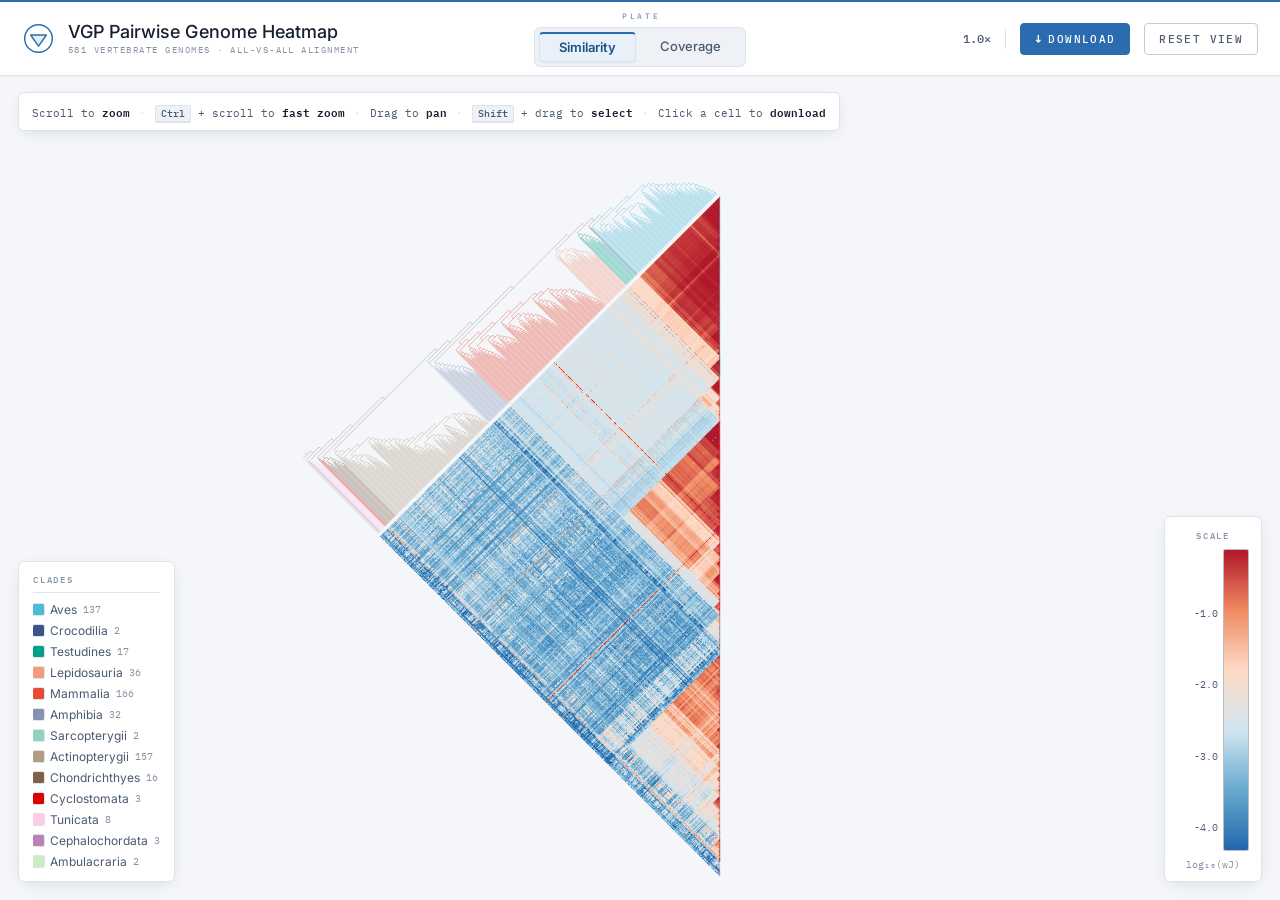
==== commit 17a46240: "Redesign UI to modern scientific light theme Replace the "Natural History Atlas" retro look (parchme" ====
--- a/index.html
+++ b/index.html
@@ -12,8 +12,8 @@
 
   then open  http://localhost:8000/index.html
 
-  Display fonts (Fraunces, IBM Plex Mono) load from Google Fonts; the page
-  degrades gracefully to local serif / monospace fallbacks when offline.
+  UI fonts (Inter, IBM Plex Mono) load from Google Fonts; the page
+  degrades gracefully to local sans-serif / monospace fallbacks when offline.
   ════════════════════════════════════════════════════════════════════════
 -->
 <html lang="en">
@@ -23,32 +23,31 @@
 <title>VGP Pairwise Heatmap Viewer</title>
 <link rel="preconnect" href="https://fonts.googleapis.com">
 <link rel="preconnect" href="https://fonts.gstatic.com" crossorigin>
-<link href="https://fonts.googleapis.com/css2?family=Fraunces:ital,opsz,wght@0,9..144,400;0,9..144,500;0,9..144,600;1,9..144,400&family=IBM+Plex+Mono:wght@400;500;600&display=swap" rel="stylesheet">
+<link href="https://fonts.googleapis.com/css2?family=Inter:ital,wght@0,400;0,500;0,600;0,700;1,400;1,500&family=IBM+Plex+Mono:wght@400;500;600&display=swap" rel="stylesheet">
 <style>
 /* ════════════════════════════════════════════════════════════════
-   VGP Heatmap — "Natural History Atlas" theme
-   Parchment & ink, herbarium green, brass gilt. The heatmap reads as
-   a hand-coloured plate framed within an archival catalogue.
+   VGP Heatmap — "Modern Scientific" theme
+   Clean white surfaces, near-black text, one restrained scientific blue.
+   The heatmap reads as a precise data plate; chrome stays quiet so the
+   blue→white→red matrix carries the meaning.
    ════════════════════════════════════════════════════════════════ */
 :root {
-  --serif:      'Fraunces', 'Hoefler Text', Georgia, 'Times New Roman', serif;
+  --sans:       'Inter', -apple-system, BlinkMacSystemFont, 'Segoe UI', Roboto, Helvetica, Arial, sans-serif;
   --mono:       'IBM Plex Mono', ui-monospace, 'SFMono-Regular', Menlo, Consolas, monospace;
 
-  --green:      #33503f;
-  --green-deep: #20342a;
-  --green-line: #45614f;
-  --paper:      #f2ebd9;
-  --paper-lit:  #f7f1e1;
-  --card:       #faf6ea;
-  --ink:        #241c10;
-  --ink-soft:   #5e5641;
-  --ink-faint:  #8c8064;
-  --rule:       #cabf9c;
-  --brass:      #9a7b3f;
-  --brass-lit:  #c2a564;
-  --cream:      #f2ebd9;
-  --cream-soft: #c9b88f;
-  --corner:     rgba(36, 28, 16, 0.40);
+  --bg:            #f4f6f9;   /* app background */
+  --surface:       #ffffff;   /* cards, header */
+  --surface-2:     #eef2f7;   /* subtle fills: kbd, code, hover */
+  --border:        #dde3ea;   /* hairlines */
+  --border-strong: #c3ccd8;
+  --text:          #16202e;   /* near-black, faint blue */
+  --text-soft:     #4a5a70;
+  --text-faint:    #8593a6;
+  --accent:        #2b6cb0;   /* restrained scientific blue */
+  --accent-ink:    #1f5288;   /* blue text / hover */
+  --accent-soft:   #e8f0f9;   /* pale blue fill (active tab, hover) */
+  --grid:          rgba(15, 23, 42, 0.12);  /* in-canvas cell stroke */
+  --selection:     #2b6cb0;   /* marquee highlight */
 
   --header-h:   76px;
 }
@@ -57,34 +56,24 @@
 
 html, body { height: 100%; }
 body {
-  font-family: var(--serif);
-  color: var(--ink);
-  background:
-    radial-gradient(ellipse 92% 72% at 50% 26%, var(--paper-lit), var(--paper) 72%);
+  font-family: var(--sans);
+  color: var(--text);
+  background: var(--bg);
   overflow: hidden;
   -webkit-font-smoothing: antialiased;
   font-optical-sizing: auto;
 }
-::selection { background: rgba(154, 123, 63, 0.30); }
-
-/* Aged-paper grain — sits above the parchment, below the plate. */
-#grain {
-  position: fixed; inset: 0;
-  z-index: 1;
-  pointer-events: none;
-  opacity: 0.05;
-  background-image: url("data:image/svg+xml,%3Csvg xmlns='http://www.w3.org/2000/svg' width='180' height='180'%3E%3Cfilter id='n'%3E%3CfeTurbulence type='fractalNoise' baseFrequency='0.82' numOctaves='3' stitchTiles='stitch'/%3E%3C/filter%3E%3Crect width='100%25' height='100%25' filter='url(%23n)'/%3E%3C/svg%3E");
-}
-
-/* ───────────────────────── Header (the binding) ───────────────────────── */
+::selection { background: rgba(43, 108, 176, 0.20); }
+
+/* ───────────────────────── Header ───────────────────────── */
 #header {
   position: relative;
   z-index: 100;
   height: var(--header-h);
-  background:
-    linear-gradient(180deg, #38573f 0%, var(--green) 55%, #2e4a39 100%);
-  border-bottom: 2px solid var(--green-deep);
-  box-shadow: 0 2px 0 rgba(154, 123, 63, 0.55), 0 6px 18px rgba(20, 30, 22, 0.22);
+  background: var(--surface);
+  border-top: 2px solid var(--accent);
+  border-bottom: 1px solid var(--border);
+  box-shadow: 0 1px 2px rgba(16, 32, 48, 0.04);
   display: flex;
   align-items: stretch;
   padding: 0 22px;
@@ -101,12 +90,12 @@
 .emblem { width: 33px; height: 33px; flex-shrink: 0; }
 .brand-text { display: flex; flex-direction: column; gap: 3px; min-width: 0; }
 .brand-title {
-  font-family: var(--serif);
+  font-family: var(--sans);
   font-weight: 500;
   font-size: 18px;
   line-height: 1;
   letter-spacing: 0.002em;
-  color: var(--cream);
+  color: var(--text);
   white-space: nowrap;
   overflow: hidden;
   text-overflow: ellipsis;
@@ -117,7 +106,7 @@
   font-size: 9px;
   letter-spacing: 0.165em;
   text-transform: uppercase;
-  color: var(--cream-soft);
+  color: var(--text-faint);
   white-space: nowrap;
 }
 
@@ -136,37 +125,38 @@
   font-size: 8px;
   letter-spacing: 0.34em;
   text-transform: uppercase;
-  color: var(--brass-lit);
+  color: var(--text-faint);
   padding-left: 0.34em;
 }
 .plate-tabs {
   display: flex;
   gap: 4px;
   padding: 4px;
-  border: 1px solid rgba(242, 235, 217, 0.16);
-  border-radius: 5px;
-  background: rgba(20, 32, 24, 0.32);
+  border: 1px solid var(--border);
+  border-radius: 6px;
+  background: var(--surface-2);
 }
 .seg {
-  font-family: var(--serif);
+  font-family: var(--sans);
   font-weight: 500;
   font-size: 13px;
   line-height: 1;
-  color: rgba(242, 235, 217, 0.62);
+  color: var(--text-soft);
   background: transparent;
   border: 1px solid transparent;
-  border-radius: 3px;
+  border-radius: 4px;
   padding: 7px 19px;
   cursor: pointer;
   transition: color 0.15s, background 0.15s;
 }
-.seg:hover:not(.active) { color: var(--cream); background: rgba(242, 235, 217, 0.07); }
+.seg:hover:not(.active) { color: var(--text); background: rgba(15, 23, 42, 0.05); }
 .seg.active {
-  color: var(--green-deep);
-  background: linear-gradient(180deg, #fbf7ec, var(--paper-lit));
-  border: 1px solid var(--rule);
-  border-top: 2px solid var(--brass);
-  box-shadow: 0 2px 7px rgba(16, 24, 18, 0.32);
+  color: var(--accent-ink);
+  background: var(--accent-soft);
+  border: 1px solid var(--border);
+  border-top: 2px solid var(--accent);
+  box-shadow: 0 1px 2px rgba(16, 32, 48, 0.06);
+  font-weight: 600;
 }
 
 .controls {
@@ -180,27 +170,27 @@
   font-family: var(--mono);
   font-weight: 500;
   font-size: 12px;
-  color: var(--brass-lit);
+  color: var(--text-soft);
   font-variant-numeric: tabular-nums;
   min-width: 46px;
   text-align: right;
 }
-.ctrl-rule { width: 1px; height: 20px; background: rgba(242, 235, 217, 0.22); }
+.ctrl-rule { width: 1px; height: 20px; background: var(--border); }
 #reset-btn {
   font-family: var(--mono);
   font-weight: 500;
   font-size: 10.5px;
   letter-spacing: 0.13em;
   text-transform: uppercase;
-  color: var(--cream);
+  color: var(--text-soft);
   background: transparent;
-  border: 1px solid var(--brass);
-  border-radius: 2px;
+  border: 1px solid var(--border-strong);
+  border-radius: 4px;
   padding: 8px 14px;
   cursor: pointer;
-  transition: background 0.15s, color 0.15s;
-}
-#reset-btn:hover { background: var(--brass); color: var(--green-deep); }
+  transition: background 0.15s, color 0.15s, border-color 0.15s;
+}
+#reset-btn:hover { background: var(--surface-2); color: var(--text); border-color: var(--text-faint); }
 #reset-btn:disabled { opacity: 0.5; cursor: not-allowed; }
 
 /* ───────────────────────── Canvas (the plate) ───────────────────────── */
@@ -214,41 +204,34 @@
 }
 canvas { display: block; cursor: crosshair; }
 
-/* Engraved corner marks framing the plate */
-.corner { position: absolute; width: 22px; height: 22px; z-index: 3; pointer-events: none; }
-.corner.tl { top: 15px; left: 15px;     border-top: 2px solid var(--corner); border-left: 2px solid var(--corner); }
-.corner.tr { top: 15px; right: 15px;    border-top: 2px solid var(--corner); border-right: 2px solid var(--corner); }
-.corner.bl { bottom: 15px; left: 15px;  border-bottom: 2px solid var(--corner); border-left: 2px solid var(--corner); }
-.corner.br { bottom: 15px; right: 15px; border-bottom: 2px solid var(--corner); border-right: 2px solid var(--corner); }
-
-/* ───────────────────────── Catalogue cards ───────────────────────── */
+/* ───────────────────────── Floating cards ───────────────────────── */
 #legend, #colorbar, #help-hint, #selection-info {
-  background: var(--card);
-  border: 1px solid var(--rule);
-  border-radius: 3px;
-  box-shadow: 0 7px 24px -8px rgba(36, 28, 16, 0.32);
+  background: var(--surface);
+  border: 1px solid var(--border);
+  border-radius: 6px;
+  box-shadow: 0 4px 16px -6px rgba(16, 32, 48, 0.18);
   z-index: 60;
 }
 
-/* Tooltip — a brass-edged specimen plaque */
+/* Tooltip — dark slate data plaque */
 #tooltip {
   display: none;
   position: fixed;
   z-index: 1000;
   max-width: 446px;
   padding: 11px 14px;
-  background: rgba(36, 28, 16, 0.97);
-  color: #e9e1cb;
-  border: 1px solid rgba(154, 123, 63, 0.55);
-  border-radius: 3px;
-  font-family: var(--serif);
+  background: rgba(22, 32, 46, 0.97);
+  color: #d8e0ea;
+  border: 1px solid rgba(127, 178, 230, 0.28);
+  border-radius: 6px;
+  font-family: var(--sans);
   font-size: 12.5px;
   line-height: 1.62;
-  box-shadow: 0 16px 40px rgba(0, 0, 0, 0.46);
+  box-shadow: 0 16px 40px rgba(8, 16, 28, 0.42);
   pointer-events: none;
 }
-#tooltip .species-name { color: #d9bb7d; font-weight: 600; }
-#tooltip .common-name  { color: #a99d80; font-style: italic; font-size: 11.5px; }
+#tooltip .species-name { color: #bcd4ee; font-weight: 600; }
+#tooltip .common-name  { color: #9fb0c6; font-style: italic; font-size: 11.5px; }
 #tooltip .clade-tag {
   display: inline-block;
   margin-left: 5px;
@@ -259,12 +242,12 @@
   letter-spacing: 0.04em;
   text-transform: uppercase;
 }
-#tooltip .val { color: #e7ad3f; font-weight: 600; font-family: var(--mono); font-size: 11.5px; }
-#tooltip .label { color: #a89c80; }
-#tooltip .dir-note { color: #9fb39a; font-size: 10.5px; font-style: italic; margin-top: 3px; }
-#tooltip b { color: var(--cream); font-weight: 600; }
+#tooltip .val { color: #7fb2e6; font-weight: 600; font-family: var(--mono); font-size: 11.5px; }
+#tooltip .label { color: #9fb0c6; }
+#tooltip .dir-note { color: #9fb0c6; font-size: 10.5px; font-style: italic; margin-top: 3px; }
+#tooltip b { color: #ffffff; font-weight: 600; }
 #tooltip .tt-divider {
-  border-top: 1px solid rgba(154, 123, 63, 0.32);
+  border-top: 1px solid rgba(127, 178, 230, 0.22);
   margin-top: 6px;
   padding-top: 6px;
 }
@@ -282,10 +265,10 @@
   font-size: 9px;
   letter-spacing: 0.2em;
   text-transform: uppercase;
-  color: var(--ink-faint);
+  color: var(--text-faint);
   padding-bottom: 7px;
   margin-bottom: 9px;
-  border-bottom: 1px solid var(--rule);
+  border-bottom: 1px solid var(--border);
 }
 .legend-items {
   display: flex;
@@ -294,18 +277,18 @@
   gap: 6px;
   max-height: 56vh;
   overflow-y: auto;
-  font-family: var(--serif);
+  font-family: var(--sans);
   font-size: 12px;
-  color: var(--ink-soft);
+  color: var(--text-soft);
 }
 .legend-item { display: flex; align-items: center; gap: 6px; white-space: nowrap; }
 .legend-swatch {
   width: 11px; height: 11px;
   border-radius: 1.5px;
   flex-shrink: 0;
-  box-shadow: 0 0 0 1px rgba(36, 28, 16, 0.14);
-}
-.legend-count { font-family: var(--mono); font-size: 10px; color: var(--ink-faint); }
+  box-shadow: 0 0 0 1px rgba(15, 23, 42, 0.12);
+}
+.legend-count { font-family: var(--mono); font-size: 10px; color: var(--text-faint); }
 
 /* Colorbar */
 #colorbar {
@@ -319,7 +302,7 @@
   font-size: 9px;
   letter-spacing: 0.2em;
   text-transform: uppercase;
-  color: var(--ink-faint);
+  color: var(--text-faint);
   text-align: center;
   margin-bottom: 9px;
 }
@@ -330,19 +313,19 @@
   height: 300px;
   font-family: var(--mono);
   font-size: 10px;
-  color: var(--ink-soft);
+  color: var(--text-soft);
   text-align: right;
   font-variant-numeric: tabular-nums;
 }
 #cb-canvas {
   display: block;
   border-radius: 1px;
-  box-shadow: 0 0 0 1px rgba(36, 28, 16, 0.38);
+  box-shadow: 0 0 0 1px rgba(15, 23, 42, 0.28);
 }
 .cb-label {
   font-family: var(--mono);
   font-size: 9.5px;
-  color: var(--ink-faint);
+  color: var(--text-faint);
   text-align: center;
   margin-top: 8px;
   max-width: 78px;
@@ -358,17 +341,17 @@
   align-items: center;
   font-family: var(--mono);
   font-size: 10.5px;
-  color: var(--ink-soft);
-}
-#help-hint b { color: var(--ink); font-weight: 600; }
-#help-hint .hh-sep { color: var(--rule); }
+  color: var(--text-soft);
+}
+#help-hint b { color: var(--text); font-weight: 600; }
+#help-hint .hh-sep { color: var(--border); }
 #help-hint kbd {
   font-family: var(--mono);
   font-weight: 500;
   font-size: 10px;
-  color: var(--ink-soft);
-  background: var(--paper);
-  border: 1px solid var(--rule);
+  color: var(--text-soft);
+  background: var(--surface-2);
+  border: 1px solid var(--border);
   border-bottom-width: 2px;
   border-radius: 2px;
   padding: 1px 5px;
@@ -382,9 +365,9 @@
   display: none;
   align-items: center;
   gap: 11px;
-  font-family: var(--serif);
+  font-family: var(--sans);
   font-size: 12.5px;
-  color: var(--ink-soft);
+  color: var(--text-soft);
 }
 #selection-info button {
   font-family: var(--mono);
@@ -392,22 +375,21 @@
   font-size: 9.5px;
   letter-spacing: 0.11em;
   text-transform: uppercase;
-  color: var(--ink-soft);
+  color: var(--text-soft);
   background: transparent;
-  border: 1px solid var(--rule);
+  border: 1px solid var(--border);
   border-radius: 2px;
   padding: 5px 11px;
   cursor: pointer;
   transition: background 0.14s, color 0.14s, border-color 0.14s;
 }
-#selection-info button:hover { background: var(--ink); color: var(--card); border-color: var(--ink); }
+#selection-info button:hover { background: var(--text); color: var(--surface); border-color: var(--text); }
 
 /* ───────────────────────── Loading ───────────────────────── */
 #loading {
   position: fixed; inset: 0;
   z-index: 9999;
-  background:
-    radial-gradient(ellipse 92% 72% at 50% 32%, var(--paper-lit), var(--paper) 72%);
+  background: var(--bg);
   display: flex;
   align-items: center;
   justify-content: center;
@@ -416,44 +398,44 @@
 .load-mark { position: relative; width: 56px; height: 56px; }
 .load-spin {
   position: absolute; inset: 0;
-  border: 2px solid rgba(154, 123, 63, 0.22);
-  border-top-color: var(--brass);
+  border: 2px solid rgba(43, 108, 176, 0.20);
+  border-top-color: var(--accent);
   border-radius: 50%;
   animation: spin 0.95s linear infinite;
 }
 .load-tri { position: absolute; inset: 0; margin: auto; width: 23px; height: 23px; }
 @keyframes spin { to { transform: rotate(360deg); } }
 #load-text {
-  font-family: var(--serif);
+  font-family: var(--sans);
   font-style: italic;
   font-size: 15.5px;
-  color: var(--ink-soft);
+  color: var(--text-soft);
 }
 .load-cap {
   font-family: var(--mono);
   font-size: 8.5px;
   letter-spacing: 0.24em;
   text-transform: uppercase;
-  color: var(--ink-faint);
+  color: var(--text-faint);
 }
 #error-box {
-  background: var(--card);
-  border: 1px solid var(--rule);
+  background: var(--surface);
+  border: 1px solid var(--border);
   border-radius: 3px;
-  color: var(--ink);
+  color: var(--text);
   padding: 18px 24px;
   max-width: 520px;
   text-align: center;
-  font-family: var(--serif);
+  font-family: var(--sans);
   font-size: 13.5px;
   line-height: 1.62;
-  box-shadow: 0 12px 34px -8px rgba(36, 28, 16, 0.3);
+  box-shadow: 0 12px 34px -8px rgba(16, 32, 48, 0.18);
 }
 #error-box code {
   font-family: var(--mono);
   font-size: 12px;
-  background: var(--paper);
-  border: 1px solid var(--rule);
+  background: var(--surface-2);
+  border: 1px solid var(--border);
   padding: 1px 6px;
   border-radius: 2px;
 }
@@ -487,15 +469,15 @@
   font-size: 10.5px;
   letter-spacing: 0.13em;
   text-transform: uppercase;
-  color: var(--green-deep);
-  background: linear-gradient(180deg, var(--brass-lit), var(--brass));
-  border: 1px solid var(--brass);
-  border-radius: 2px;
+  color: #ffffff;
+  background: var(--accent);
+  border: 1px solid var(--accent);
+  border-radius: 4px;
   padding: 8px 14px;
   cursor: pointer;
-  transition: filter 0.15s;
-}
-#dl-open-btn:hover { filter: brightness(1.08); }
+  transition: background 0.15s, border-color 0.15s;
+}
+#dl-open-btn:hover { background: var(--accent-ink); border-color: var(--accent-ink); }
 #dl-open-btn .dl-ico { font-weight: 700; margin-right: 5px; }
 
 /* ───────────────── Pair card — instant single-pair download ───────────────── */
@@ -508,12 +490,12 @@
   gap: 9px;
   padding: 12px 14px 13px;
   width: 304px;
-  background: var(--card);
-  border: 1px solid var(--rule);
-  border-top: 2px solid var(--brass);
+  background: var(--surface);
+  border: 1px solid var(--border);
+  border-top: 2px solid var(--accent);
   border-radius: 3px;
-  box-shadow: 0 10px 30px -10px rgba(36, 28, 16, 0.42);
-  font-family: var(--serif);
+  box-shadow: 0 10px 30px -10px rgba(16, 32, 48, 0.22);
+  font-family: var(--sans);
 }
 .pc-head {
   display: flex; align-items: center; justify-content: space-between;
@@ -521,44 +503,44 @@
   font-size: 8.5px;
   letter-spacing: 0.2em;
   text-transform: uppercase;
-  color: var(--ink-faint);
-  border-bottom: 1px solid var(--rule);
+  color: var(--text-faint);
+  border-bottom: 1px solid var(--border);
   padding-bottom: 7px;
 }
 .pc-close {
   font-family: var(--mono); font-size: 13px; line-height: 1;
-  color: var(--ink-faint); background: none; border: none; cursor: pointer;
+  color: var(--text-faint); background: none; border: none; cursor: pointer;
   padding: 0 2px;
 }
-.pc-close:hover { color: var(--ink); }
-.pc-sp { display: flex; align-items: baseline; gap: 7px; font-size: 12.5px; color: var(--ink); }
-.pc-sp .pc-role { font-family: var(--mono); font-size: 9px; color: var(--ink-faint); width: 12px; flex-shrink: 0; }
-.pc-sp .pc-dot  { width: 9px; height: 9px; border-radius: 2px; flex-shrink: 0; align-self: center; box-shadow: 0 0 0 1px rgba(36,28,16,0.14); }
+.pc-close:hover { color: var(--text); }
+.pc-sp { display: flex; align-items: baseline; gap: 7px; font-size: 12.5px; color: var(--text); }
+.pc-sp .pc-role { font-family: var(--mono); font-size: 9px; color: var(--text-faint); width: 12px; flex-shrink: 0; }
+.pc-sp .pc-dot  { width: 9px; height: 9px; border-radius: 2px; flex-shrink: 0; align-self: center; box-shadow: 0 0 0 1px rgba(15,23,42,0.12); }
 .pc-sp .pc-name { font-style: italic; min-width: 0; flex: 1; overflow-wrap: anywhere; }
 .pc-links { display: flex; flex-direction: column; gap: 6px; margin-top: 1px; }
 .dl-pill {
   display: flex; align-items: center; gap: 8px;
   flex-wrap: wrap;
   font-family: var(--mono); font-size: 11px;
-  color: var(--green-deep); text-decoration: none;
-  background: var(--paper-lit);
-  border: 1px solid var(--rule);
-  border-radius: 2px;
+  color: var(--accent-ink); text-decoration: none;
+  background: var(--surface-2);
+  border: 1px solid var(--border);
+  border-radius: 4px;
   padding: 7px 10px;
   transition: background 0.14s, border-color 0.14s;
 }
-.dl-pill:hover { background: #fff; border-color: var(--brass); }
+.dl-pill:hover { background: #fff; border-color: var(--accent); }
 .dl-pill[aria-disabled="true"] { opacity: 0.45; pointer-events: none; }
-.dl-pill .dl-ico { font-weight: 700; color: var(--brass); }
-.dl-pill .dl-dir { color: var(--ink-faint); min-width: 0; overflow-wrap: anywhere; }
-.dl-pill .dl-fn  { color: var(--ink-soft); margin-left: auto; font-size: 10px; min-width: 0; overflow-wrap: anywhere; }
+.dl-pill .dl-ico { font-weight: 700; color: var(--accent); }
+.dl-pill .dl-dir { color: var(--text-faint); min-width: 0; overflow-wrap: anywhere; }
+.dl-pill .dl-fn  { color: var(--text-soft); flex-basis: 100%; text-align: right; font-size: 10px; min-width: 0; overflow-wrap: anywhere; }
 .pc-foot { display: flex; gap: 14px; margin-top: 2px; }
 .pc-foot button {
   font-family: var(--mono); font-size: 9.5px; letter-spacing: 0.06em;
-  color: var(--ink-soft); background: none; border: none; cursor: pointer;
+  color: var(--text-soft); background: none; border: none; cursor: pointer;
   padding: 0; text-decoration: underline; text-underline-offset: 2px;
 }
-.pc-foot button:hover { color: var(--ink); }
+.pc-foot button:hover { color: var(--text); }
 
 /* ───────────────────────── Download modal ───────────────────────── */
 #dl-backdrop {
@@ -573,86 +555,85 @@
   width: min(680px, 92vw);
   max-height: 88vh;
   overflow-y: auto;
-  background: var(--card);
-  border: 1px solid var(--rule);
-  border-top: 3px solid var(--brass);
+  background: var(--surface);
+  border: 1px solid var(--border);
+  border-top: 3px solid var(--accent);
   border-radius: 4px;
   box-shadow: 0 24px 60px -12px rgba(0, 0, 0, 0.5);
-  font-family: var(--serif);
-  color: var(--ink);
+  font-family: var(--sans);
+  color: var(--text);
 }
 .dlm-head {
   display: flex; align-items: flex-start; justify-content: space-between;
   padding: 18px 22px 14px;
-  border-bottom: 1px solid var(--rule);
+  border-bottom: 1px solid var(--border);
 }
 .dlm-title { font-size: 19px; font-weight: 600; letter-spacing: 0.01em; }
-.dlm-sub { font-family: var(--mono); font-size: 9.5px; letter-spacing: 0.14em; text-transform: uppercase; color: var(--ink-faint); margin-top: 4px; }
-.dlm-close { font-size: 18px; color: var(--ink-faint); background: none; border: none; cursor: pointer; line-height: 1; }
-.dlm-close:hover { color: var(--ink); }
+.dlm-sub { font-family: var(--mono); font-size: 9.5px; letter-spacing: 0.14em; text-transform: uppercase; color: var(--text-faint); margin-top: 4px; }
+.dlm-close { font-size: 18px; color: var(--text-faint); background: none; border: none; cursor: pointer; line-height: 1; }
+.dlm-close:hover { color: var(--text); }
 .dlm-tabs { display: flex; gap: 4px; padding: 14px 22px 0; }
 .dlm-tab {
   font-family: var(--mono); font-size: 11px; letter-spacing: 0.05em;
-  color: var(--ink-soft); background: var(--paper-lit);
-  border: 1px solid var(--rule); border-bottom: none;
+  color: var(--text-soft); background: var(--surface-2);
+  border: 1px solid var(--border); border-bottom: none;
   border-radius: 3px 3px 0 0; padding: 8px 15px; cursor: pointer;
 }
-.dlm-tab.active { color: var(--green-deep); background: var(--card); border-color: var(--brass); font-weight: 600; }
+.dlm-tab.active { color: var(--accent-ink); background: var(--surface); border-color: var(--accent); font-weight: 600; }
 .dlm-body { padding: 18px 22px 20px; }
 .dlm-pane { display: none; }
 .dlm-pane.active { display: block; }
-.dlm-line { font-size: 13px; line-height: 1.6; color: var(--ink-soft); margin-bottom: 12px; }
-.dlm-line b { color: var(--ink); font-weight: 600; }
-.dlm-count { font-family: var(--mono); color: var(--brass); font-weight: 600; }
+.dlm-line { font-size: 13px; line-height: 1.6; color: var(--text-soft); margin-bottom: 12px; }
+.dlm-line b { color: var(--text); font-weight: 600; }
+.dlm-count { font-family: var(--mono); color: var(--accent); font-weight: 600; }
 .dlm-note {
-  font-family: var(--serif); font-style: italic; font-size: 12px; line-height: 1.55;
-  color: var(--ink-soft);
-  background: rgba(154, 123, 63, 0.09);
-  border-left: 2px solid var(--brass);
-  border-radius: 0 2px 2px 0;
+  font-family: var(--sans); font-style: italic; font-size: 12px; line-height: 1.55;
+  color: var(--text-soft);
+  background: var(--accent-soft);
+  border-left: 2px solid var(--accent);
+  border-radius: 0 4px 4px 0;
   padding: 9px 12px; margin: 4px 0 14px;
 }
 .dlm-cmd-label {
   font-family: var(--mono); font-size: 9px; letter-spacing: 0.18em; text-transform: uppercase;
-  color: var(--ink-faint); margin: 14px 0 6px;
+  color: var(--text-faint); margin: 14px 0 6px;
   display: flex; align-items: center; justify-content: space-between;
 }
 .dlm-copy {
   font-family: var(--mono); font-size: 9px; letter-spacing: 0.08em; text-transform: uppercase;
-  color: var(--ink-soft); background: none; border: 1px solid var(--rule); border-radius: 2px;
+  color: var(--text-soft); background: none; border: 1px solid var(--border); border-radius: 2px;
   padding: 2px 8px; cursor: pointer;
 }
-.dlm-copy:hover { background: var(--ink); color: var(--card); border-color: var(--ink); }
+.dlm-copy:hover { background: var(--text); color: var(--surface); border-color: var(--text); }
 .dlm-code {
   font-family: var(--mono); font-size: 11.5px; line-height: 1.62;
-  color: #e9e1cb; background: rgba(36, 28, 16, 0.96);
-  border-radius: 3px; padding: 11px 13px;
+  color: #d8e0ea; background: rgba(22, 32, 46, 0.97);
+  border-radius: 4px; padding: 11px 13px;
   white-space: pre; overflow-x: auto;
 }
-.dlm-code .c { color: #9fae93; }
+.dlm-code .c { color: #8fb0d8; }
 .dlm-btn-row { display: flex; flex-wrap: wrap; gap: 9px; margin-top: 16px; }
 .dlm-dl {
   font-family: var(--mono); font-size: 10.5px; letter-spacing: 0.06em;
-  color: var(--green-deep);
-  background: linear-gradient(180deg, var(--brass-lit), var(--brass));
-  border: 1px solid var(--brass); border-radius: 2px;
+  color: #ffffff;
+  background: var(--accent);
+  border: 1px solid var(--accent); border-radius: 4px;
   padding: 9px 14px; cursor: pointer;
-}
-.dlm-dl:hover { filter: brightness(1.07); }
+  transition: background 0.15s, border-color 0.15s;
+}
+.dlm-dl:hover { background: var(--accent-ink); border-color: var(--accent-ink); }
 .dlm-dl .dl-ico { font-weight: 700; margin-right: 6px; }
-.dlm-empty { font-style: italic; color: var(--ink-faint); font-size: 13px; padding: 8px 0; }
+.dlm-empty { font-style: italic; color: var(--text-faint); font-size: 13px; padding: 8px 0; }
 </style>
 </head>
 <body>
-<div id="grain"></div>
-
 <div id="loading">
   <div class="load-box">
     <div class="load-mark">
       <div class="load-spin"></div>
       <svg class="load-tri" viewBox="0 0 24 24" aria-hidden="true">
-        <path d="M3.5 8 L20.5 8 L12 20 Z" fill="rgba(154,123,63,0.28)"
-              stroke="#9a7b3f" stroke-width="1.5" stroke-linejoin="round"/>
+        <path d="M3.5 8 L20.5 8 L12 20 Z" fill="rgba(43,108,176,0.18)"
+              stroke="#2b6cb0" stroke-width="1.5" stroke-linejoin="round"/>
       </svg>
     </div>
     <div id="load-text">Loading heatmap data…</div>
@@ -663,9 +644,9 @@
 <header id="header">
   <div class="brand">
     <svg class="emblem" viewBox="0 0 32 32" aria-hidden="true">
-      <circle cx="16" cy="16" r="13.4" fill="none" stroke="#c2a564" stroke-width="1.4"/>
-      <path d="M8.4 12.6 L23.6 12.6 L16 23.4 Z" fill="rgba(194,165,100,0.22)"
-            stroke="#c2a564" stroke-width="1.4" stroke-linejoin="round"/>
+      <circle cx="16" cy="16" r="13.4" fill="none" stroke="#2b6cb0" stroke-width="1.4"/>
+      <path d="M8.4 12.6 L23.6 12.6 L16 23.4 Z" fill="rgba(43,108,176,0.12)"
+            stroke="#2b6cb0" stroke-width="1.4" stroke-linejoin="round"/>
     </svg>
     <div class="brand-text">
       <span class="brand-title">VGP Pairwise Genome Heatmap</span>
@@ -691,10 +672,6 @@
 
 <div id="canvas-wrap">
   <canvas id="main-canvas"></canvas>
-  <div class="corner tl"></div>
-  <div class="corner tr"></div>
-  <div class="corner bl"></div>
-  <div class="corner br"></div>
   <div id="help-hint">
     <span>Scroll to <b>zoom</b></span>
     <span class="hh-sep">&middot;</span>
@@ -846,14 +823,14 @@
 
 function valToRgbStr(rawVal) {
   const t = valToT(rawVal);
-  if (t === null) return 'rgb(230,230,230)';
+  if (t === null) return 'rgb(228,232,238)';
   const c = colormap(t);
   return `rgb(${c[0]},${c[1]},${c[2]})`;
 }
 
 function valToRgb(rawVal) {
   const t = valToT(rawVal);
-  if (t === null) return [230, 230, 230];
+  if (t === null) return [228, 232, 238];
   return colormap(t);
 }
 
@@ -1042,7 +1019,7 @@
       ctx.closePath();
       ctx.fill();
       if (h >= 3) {
-        ctx.strokeStyle = 'rgba(36,28,16,0.20)';
+        ctx.strokeStyle = 'rgba(15,23,42,0.12)';
         ctx.lineWidth = Math.max(0.45, Math.min(1.1, h * 0.035));
         ctx.stroke();
       }
@@ -1080,7 +1057,7 @@
         ctx.closePath();
         ctx.fill();
         if (h >= 3) {
-          ctx.strokeStyle = 'rgba(36,28,16,0.20)';
+          ctx.strokeStyle = 'rgba(15,23,42,0.12)';
           ctx.lineWidth = Math.max(0.45, Math.min(1.1, h * 0.035));
           ctx.stroke();
         }
@@ -1102,7 +1079,7 @@
         ctx.closePath();
         ctx.fill();
         if (h >= 3) {
-          ctx.strokeStyle = 'rgba(36,28,16,0.20)';
+          ctx.strokeStyle = 'rgba(15,23,42,0.12)';
           ctx.lineWidth = Math.max(0.45, Math.min(1.1, h * 0.035));
           ctx.beginPath();
           ctx.moveTo(cx, cy - h);
@@ -1174,7 +1151,7 @@
     ctx.closePath();
     ctx.fill();
     if (tileH >= 4) {
-      ctx.strokeStyle = 'rgba(244,238,222,0.72)';
+      ctx.strokeStyle = 'rgba(255,255,255,0.85)';
       ctx.lineWidth = Math.max(0.45, Math.min(1.1, tileH * 0.05));
       ctx.stroke();
     }
@@ -1185,10 +1162,10 @@
   for (const [clade, [s, e]] of Object.entries(DATA.cladeRanges)) {
     if (i >= s && i <= e) {
       const idx = DATA.cladeNames.indexOf(clade);
-      return DATA.cladeColors[idx] || '#241c10';
+      return DATA.cladeColors[idx] || '#9aa6b5';
     }
   }
-  return '#241c10';
+  return '#9aa6b5';
 }
 
 // Species labels along the long right-hand diagonal axis.
@@ -1199,7 +1176,7 @@
     SPECIES_LABEL_FONT_MIN,
     Math.min(SPECIES_LABEL_FONT_MAX, scale * 1.55)
   );
-  ctx.font = `${fontSize}px 'Fraunces', Georgia, serif`;
+  ctx.font = `${fontSize}px 'Inter', -apple-system, 'Segoe UI', sans-serif`;
   ctx.textAlign = 'left';
   ctx.textBaseline = 'middle';
   ctx.lineWidth = 2.5;
@@ -1211,7 +1188,7 @@
     const label = DATA.leafOrder[i].replace(/_/g, ' ');
     ctx.save();
     ctx.translate(x, y);
-    ctx.strokeStyle = 'rgba(244,238,222,0.92)';
+    ctx.strokeStyle = 'rgba(255,255,255,0.92)';
     ctx.strokeText(label, 0, 0);
     ctx.fillStyle = cladeColorForIndex(i);
     ctx.fillText(label, 0, 0);
@@ -1231,9 +1208,9 @@
   ctx.moveTo(pts[0][0], pts[0][1]);
   for (let k = 1; k < 4; k++) ctx.lineTo(pts[k][0], pts[k][1]);
   ctx.closePath();
-  ctx.fillStyle = 'rgba(200,134,13,0.16)';
+  ctx.fillStyle = 'rgba(43,108,176,0.14)';
   ctx.fill();
-  ctx.strokeStyle = '#c8860d';
+  ctx.strokeStyle = '#2b6cb0';
   ctx.lineWidth = 2;
   ctx.setLineDash([6, 3]);
   ctx.stroke();
@@ -1259,8 +1236,8 @@
   const colCIdx = DATA.speciesCladeIdx[col];
   const rowClade = DATA.cladeNames[rowCIdx];
   const colClade = DATA.cladeNames[colCIdx];
-  const rowCC = DATA.cladeColors[rowCIdx] || '#888';
-  const colCC = DATA.cladeColors[colCIdx] || '#888';
+  const rowCC = DATA.cladeColors[rowCIdx] || '#9aa6b5';
+  const colCC = DATA.cladeColors[colCIdx] || '#9aa6b5';
 
   // mat[i*n+j] = value for species i vs species j
   const val_ab = PAGE.matrix[row * n + col];   // A -> B
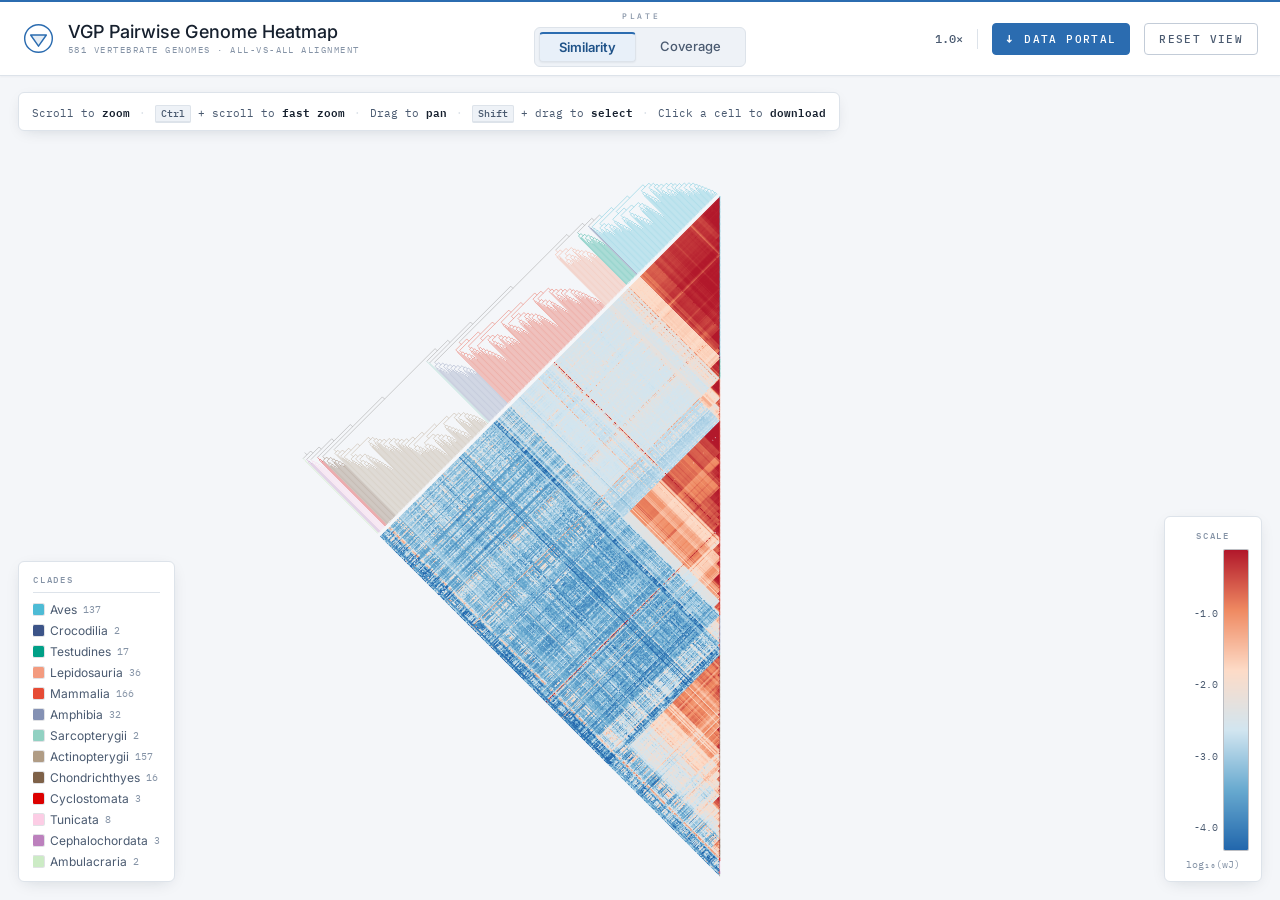
==== commit 3b064d82: "Redesign genomic data download portal" ====
--- a/index.html
+++ b/index.html
@@ -625,6 +625,7 @@
 .dlm-dl .dl-ico { font-weight: 700; margin-right: 6px; }
 .dlm-empty { font-style: italic; color: var(--text-faint); font-size: 13px; padding: 8px 0; }
 </style>
+<link rel="stylesheet" href="downloads.css">
 </head>
 <body>
 <div id="loading">
@@ -665,7 +666,7 @@
   <div class="controls">
     <span id="zoom-label">1.0&times;</span>
     <span class="ctrl-rule"></span>
-    <button id="dl-open-btn" onclick="openDownload()"><span class="dl-ico">&#8595;</span>Download</button>
+    <button id="dl-open-btn" onclick="openDownload()"><span class="dl-ico">&#8595;</span>Data portal</button>
     <button id="reset-btn" onclick="resetView()">Reset view</button>
   </div>
 </header>
@@ -685,7 +686,7 @@
   </div>
   <div id="selection-info">
     <span id="sel-text"></span>
-    <button onclick="openDownload()">Download…</button>
+    <button onclick="openDownload('bulk')">Download…</button>
     <button onclick="clearSelection()">Clear</button>
   </div>
 
@@ -700,28 +701,149 @@
     <div class="pc-links" id="pc-links"></div>
     <div class="pc-foot">
       <button onclick="copyPairUris(event)">Copy s3:// URIs</button>
-      <button onclick="openDownload()">Bulk / commands &rsaquo;</button>
+      <button onclick="openDownload('pair')">Open data portal &rsaquo;</button>
     </div>
   </div>
 </div>
 
-<!-- Bulk download modal -->
+<!-- Unified data download portal -->
 <div id="dl-backdrop" onclick="if(event.target===this)closeDownload()">
-  <div id="dl-modal" role="dialog" aria-label="Download alignment data">
-    <div class="dlm-head">
-      <div>
-        <div class="dlm-title">Download alignment PAFs</div>
-        <div class="dlm-sub">GenomeArk &middot; FastGA all-vs-all &middot; cmaes</div>
+  <div id="dl-modal" class="data-portal" role="dialog" aria-modal="true" aria-label="VGP data download portal">
+    <div class="portal-head">
+      <div class="portal-heading">
+        <span class="portal-kicker">VGP DATA PORTAL</span>
+        <div class="dlm-title">Download genomic resources</div>
+        <div class="dlm-sub">Pairwise alignments &middot; genome annotations &middot; reference sequences</div>
       </div>
-      <button class="dlm-close" onclick="closeDownload()" title="Close">&times;</button>
+      <div class="portal-statuses" aria-label="Data source status">
+        <span class="source-status ready"><i></i>PAF online</span>
+        <span class="source-status pending" id="gff-source-status"><i></i>GFF awaiting S3</span>
+        <span class="source-status pending" id="fa-source-status"><i></i>FA awaiting S3</span>
+      </div>
+      <button class="dlm-close" onclick="closeDownload()" title="Close" aria-label="Close">&times;</button>
     </div>
-    <div class="dlm-tabs">
-      <button class="dlm-tab" id="dlt-sel"  onclick="setDlScope('sel')">Selection</button>
-      <button class="dlm-tab" id="dlt-full" onclick="setDlScope('full')">Full dataset</button>
+    <div class="portal-nav" role="tablist">
+      <button class="portal-tab active" id="dlt-pair" role="tab" onclick="setDlScope('pair')">
+        <span class="portal-tab-no">01</span>
+        <span><b>Pairwise PAF</b><small>按两个物种查找比对</small></span>
+      </button>
+      <button class="portal-tab" id="dlt-genome" role="tab" onclick="setDlScope('genome')">
+        <span class="portal-tab-no">02</span>
+        <span><b>Genome files</b><small>浏览 GFF 与 FA</small></span>
+      </button>
+      <button class="portal-tab" id="dlt-bulk" role="tab" onclick="setDlScope('bulk')">
+        <span class="portal-tab-no">03</span>
+        <span><b>Bulk &amp; CLI</b><small>批量下载与命令行</small></span>
+      </button>
     </div>
-    <div class="dlm-body">
-      <div class="dlm-pane" id="dlp-sel"></div>
-      <div class="dlm-pane" id="dlp-full"></div>
+
+    <div class="portal-body">
+      <section class="portal-pane active" id="dlp-pair" role="tabpanel">
+        <div class="pane-intro">
+          <div>
+            <span class="section-kicker">DIRECT PAIR LOOKUP</span>
+            <h2>Choose two genomes</h2>
+            <p>无需在 581 × 581 热图中寻找格子。输入物种名或 GCA/GCF 登录号，即可生成两个方向的真实 PAF 下载链接。</p>
+          </div>
+          <button class="use-heatmap-pair" id="use-pinned-pair" onclick="usePinnedPair()" disabled>
+            Use selected heatmap pair
+          </button>
+        </div>
+
+        <div class="pair-builder">
+          <label class="genome-picker">
+            <span class="picker-label"><b>A</b> QUERY GENOME</span>
+            <input id="pair-a-input" list="pair-a-list" autocomplete="off"
+                   placeholder="Species name or accession">
+            <datalist id="pair-a-list"></datalist>
+            <small id="pair-a-meta">Select the first assembly</small>
+          </label>
+          <button class="swap-pair" onclick="swapPairGenomes()" title="Swap A and B" aria-label="Swap genomes">
+            <span>&rarr;</span><span>&larr;</span>
+          </button>
+          <label class="genome-picker">
+            <span class="picker-label"><b>B</b> TARGET GENOME</span>
+            <input id="pair-b-input" list="pair-b-list" autocomplete="off"
+                   placeholder="Species name or accession">
+            <datalist id="pair-b-list"></datalist>
+            <small id="pair-b-meta">Select the second assembly</small>
+          </label>
+        </div>
+
+        <div class="pair-result empty" id="pair-result">
+          <div class="pair-empty-mark">
+            <span>A</span><i></i><span>B</span>
+          </div>
+          <div>
+            <b>Select two different genomes</b>
+            <p>Both directional files will appear here: A &rarr; B and B &rarr; A.</p>
+          </div>
+        </div>
+
+        <div class="selection-shortcut" id="selection-shortcut">
+          <div>
+            <span class="selection-icon">&#9633;</span>
+            <p><b>Need a block of alignments?</b><small>Shift-drag on the heatmap, then export that exact region here.</small></p>
+          </div>
+          <button onclick="setDlScope('bulk')">Open selection manifest &rarr;</button>
+        </div>
+      </section>
+
+      <section class="portal-pane" id="dlp-genome" role="tabpanel">
+        <div class="pane-intro genome-intro">
+          <div>
+            <span class="section-kicker">ASSEMBLY CATALOGUE</span>
+            <h2>Genome files</h2>
+            <p>按物种、常用名或登录号浏览注释与参考序列。S3 地址接入后，现有文件映射将自动变为下载按钮。</p>
+          </div>
+          <div class="catalog-count"><strong id="catalog-species-count">581</strong><span>assemblies</span></div>
+        </div>
+        <div class="resource-toolbar">
+          <label class="resource-search">
+            <span aria-hidden="true">&#8981;</span>
+            <input id="resource-search" type="search" placeholder="Search species, common name, GCA or GCF…">
+            <kbd>&#8984; K</kbd>
+          </label>
+          <div class="resource-filters" role="group" aria-label="File type">
+            <button class="active" data-resource-filter="all">All <span id="resource-count-all">581</span></button>
+            <button data-resource-filter="gff">GFF <span id="resource-count-gff">508</span></button>
+            <button data-resource-filter="fa">FA <span id="resource-count-fa">581</span></button>
+          </div>
+        </div>
+        <div class="resource-table-head">
+          <span>Organism</span><span>Assembly</span><span>Clade</span><span>Data assets</span>
+        </div>
+        <div class="resource-list" id="resource-list"></div>
+        <div class="resource-empty" id="resource-empty">
+          <b>No matching assembly</b><span>Try a different name, accession, or file type.</span>
+        </div>
+        <div class="resource-footer">
+          <span id="resource-page-summary"></span>
+          <div id="resource-pagination"></div>
+        </div>
+      </section>
+
+      <section class="portal-pane" id="dlp-bulk" role="tabpanel">
+        <div class="pane-intro">
+          <div>
+            <span class="section-kicker">REPRODUCIBLE DOWNLOADS</span>
+            <h2>Bulk &amp; command line</h2>
+            <p>针对热图选区或完整数据集生成可恢复、可重复运行的下载命令。</p>
+          </div>
+        </div>
+        <div class="bulk-scope">
+          <button class="active" id="bulk-tab-selection" onclick="setBulkScope('selection')">
+            Heatmap selection <span id="bulk-selection-count">0 files</span>
+          </button>
+          <button id="bulk-tab-full" onclick="setBulkScope('full')">
+            Full PAF dataset <span>336,980 files</span>
+          </button>
+          <button id="bulk-tab-resources" onclick="setBulkScope('resources')">
+            GFF + FA <span>Awaiting S3</span>
+          </button>
+        </div>
+        <div id="bulk-content"></div>
+      </section>
     </div>
   </div>
 </div>
@@ -1597,6 +1719,7 @@
     showError('heatmap_data.json is missing required fields (pages / n).');
     return;
   }
+  if (typeof onHeatmapDataReady === 'function') onHeatmapDataReady();
 
   document.getElementById('load-text').textContent = 'Rendering heatmap…';
   await new Promise(r => setTimeout(r, 30));
@@ -1621,7 +1744,8 @@
 // Download — per-pair links + bulk manifest / command generator
 // ═══════════════════════════════════════════════════════════
 // GenomeArk is a public AWS Open-Data bucket. PAF files are directional and
-// named  {GCA_query}_vs_{GCA_target}.paf.gz . Every ordered pair exists, so a
+// named  {query_accession}_vs_{target_accession}.paf.gz . Every ordered pair
+// exists, so a
 // species pair (A,B) maps to two files: A_vs_B (A as query) and B_vs_A.
 //
 // The bucket sends no CORS headers, so the browser can neither fetch+zip the
@@ -1634,15 +1758,17 @@
 const TOTAL_FILES = 336980;
 
 let pinnedPair = null;   // {row, col}  (row < col)
-let dlScope = 'sel';
-let _selUrls = '', _selS5 = '';   // last-generated selection manifests
-
-// GCA accession for a species index (index 0 of speciesToAcc; tolerate the
-// 7 leafOrder names that carry a trailing underscore).
+
+// Bucket accession for a species index. GenomeArk names every PAF by the
+// RefSeq (GCF) accession when one exists for that genome, falling back to the
+// GenBank (GCA) accession otherwise — verified against all 581 genomes in the
+// bucket. speciesToAcc holds [GCA, GCF] (GCF may equal GCA when none exists).
+// (Tolerate the 7 leafOrder names that carry a trailing underscore.)
 function accFor(idx) {
   const name = DATA.leafOrder[idx];
   const e = DATA.speciesToAcc[name] || DATA.speciesToAcc[name.replace(/_+$/, '')];
-  return (e && e[0]) ? e[0] : null;
+  if (!e || !e[0]) return null;
+  return (e[1] && e[1] !== e[0] && e[1].startsWith('GCF')) ? e[1] : e[0];
 }
 function pafName(qIdx, tIdx) {
   const q = accFor(qIdx), t = accFor(tIdx);
@@ -1708,97 +1834,11 @@
   return [...files].sort();
 }
 
-// ── Modal ──
-function openDownload() {
-  setDlScope(selectedRegion ? 'sel' : (dlScope || 'sel'));
-  renderFullPane();
-  document.getElementById('dl-backdrop').classList.add('open');
-}
-function closeDownload() {
-  document.getElementById('dl-backdrop').classList.remove('open');
-}
-function setDlScope(scope) {
-  dlScope = scope;
-  document.getElementById('dlt-sel').classList.toggle('active', scope === 'sel');
-  document.getElementById('dlt-full').classList.toggle('active', scope === 'full');
-  document.getElementById('dlp-sel').classList.toggle('active', scope === 'sel');
-  document.getElementById('dlp-full').classList.toggle('active', scope === 'full');
-  if (scope === 'sel') renderSelPane();
-  else renderFullPane();
-}
-
-function cmdBlock(label, code) {
-  const id = 'cb-' + Math.abs(hashStr(label)).toString(36);
-  return `<div class="dlm-cmd-label">${label}
-            <button class="dlm-copy" onclick="copyCodeBlock('${id}', this)">Copy</button></div>
-          <div class="dlm-code" id="${id}">${code}</div>`;
-}
 function hashStr(s) { let h = 0; for (let i = 0; i < s.length; i++) h = (h * 31 + s.charCodeAt(i)) | 0; return h; }
-
-function renderSelPane() {
-  const pane = document.getElementById('dlp-sel');
-  if (!selectedRegion) {
-    pane.innerHTML = `<div class="dlm-empty">No selection yet. Hold <b>Shift</b> and drag across the
-      heatmap to box a clade or block, then reopen this panel.<br><br>
-      To grab a single pair, just <b>click</b> a cell — direct download links appear instantly.</div>`;
-    return;
-  }
-  const files = selectionFiles();
-  const n = files.length;
-  _selUrls = files.map(f => S3_HTTPS + f).join('\n');
-  _selS5   = files.map(f => `cp ${S3_URI}${f} cmaes/`).join('\n');
-
-  const wget = `<span class="c"># after saving urls.txt from the button below:</span>\n`
-    + `mkdir -p cmaes && wget -nc -P cmaes/ -i urls.txt`;
-  const curlp = `<span class="c"># parallel, 8 at a time, skips files that 404:</span>\n`
-    + `xargs -P 8 -n 1 curl -sfL --create-dirs -O --output-dir cmaes/ < urls.txt`;
-  const s5 = `<span class="c"># fastest — save cmaes.s5cmd.txt below, then:</span>\n`
-    + `s5cmd --no-sign-request run cmaes.s5cmd.txt`;
-
-  pane.innerHTML =
-    `<div class="dlm-line">Selected block resolves to <span class="dlm-count">${n.toLocaleString()}</span>
-       directional PAF file${n === 1 ? '' : 's'}
-       (${prettyName(selectedRegion.r1)}… × ${prettyName(selectedRegion.c1)}…).</div>`
-    + `<div class="dlm-note">GenomeArk is public — no AWS login needed. Upload is still in progress,
-       so a few pairs may not exist yet; every command below skips missing files and can be
-       re-run later to pick up new ones.</div>`
-    + cmdBlock('wget', wget)
-    + cmdBlock('curl (parallel)', curlp)
-    + cmdBlock('s5cmd (parallel)', s5)
-    + `<div class="dlm-btn-row">
-         <button class="dlm-dl" onclick='downloadText("urls.txt", _selUrls)'>
-           <span class="dl-ico">&#8595;</span>urls.txt &middot; ${n.toLocaleString()} URLs</button>
-         <button class="dlm-dl" onclick='downloadText("cmaes.s5cmd.txt", _selS5)'>
-           <span class="dl-ico">&#8595;</span>s5cmd manifest</button>
-       </div>`;
-}
-
-function renderFullPane() {
-  const pane = document.getElementById('dlp-full');
-  const sync = `<span class="c"># resumable &amp; re-runnable — best while upload is in progress.</span>\n`
-    + `<span class="c"># re-run any time to fetch newly added pairs.</span>\n`
-    + `aws s3 sync --no-sign-request \\\n  ${S3_URI} cmaes/`;
-  const s5 = `<span class="c"># parallel; much faster for hundreds of thousands of files.</span>\n`
-    + `s5cmd --no-sign-request cp '${S3_URI}*' cmaes/`;
-  const cp = `<span class="c"># one-shot recursive copy.</span>\n`
-    + `aws s3 cp --no-sign-request --recursive \\\n  ${S3_URI} cmaes/`;
-  pane.innerHTML =
-    `<div class="dlm-line">The complete all-vs-all set is
-       <span class="dlm-count">${TOTAL_FILES.toLocaleString()}</span> directional PAFs
-       (581 genomes, both directions) — on the order of <b>~1.5 TB</b>. Make sure you have room.</div>`
-    + `<div class="dlm-note">Upload is ongoing. Use <b>aws s3 sync</b> and re-run it periodically:
-       it only fetches files you don't already have, so it naturally completes as more pairs land.</div>`
-    + cmdBlock('aws s3 sync  (recommended)', sync)
-    + cmdBlock('s5cmd (fastest)', s5)
-    + cmdBlock('aws s3 cp', cp);
-}
 
 // ── Clipboard / blob helpers ──
 function copyText(text, btn) {
   navigator.clipboard.writeText(text).then(() => flashBtn(btn, 'Copied')).catch(() => {});
-}
-function copyCodeBlock(id, btn) {
-  copyText(document.getElementById(id).textContent, btn);
 }
 function flashBtn(btn, msg) {
   if (!btn) return;
@@ -1817,5 +1857,6 @@
 
 init();
 </script>
+<script src="downloads.js"></script>
 </body>
 </html>
--- a/downloads.css
+++ b/downloads.css
@@ -0,0 +1,851 @@
+/* Unified PAF / GFF / FA download portal */
+
+#dl-open-btn {
+  display: inline-flex;
+  align-items: center;
+  gap: 5px;
+  padding-left: 13px;
+  padding-right: 13px;
+}
+
+#dl-backdrop {
+  padding: 24px;
+  background: rgba(9, 22, 32, 0.68);
+  backdrop-filter: blur(5px);
+}
+
+#dl-modal.data-portal {
+  width: min(1080px, 96vw);
+  height: min(780px, 94vh);
+  max-height: 94vh;
+  overflow: hidden;
+  border: 0;
+  border-radius: 12px;
+  box-shadow: 0 36px 90px rgba(2, 12, 20, 0.45);
+  display: grid;
+  grid-template-rows: auto auto minmax(0, 1fr);
+}
+
+.portal-head {
+  min-height: 88px;
+  padding: 18px 24px 16px 26px;
+  border-top: 4px solid var(--accent);
+  border-bottom: 1px solid var(--border);
+  background:
+    linear-gradient(120deg, rgba(43, 108, 176, 0.06), transparent 42%),
+    var(--surface);
+  display: flex;
+  align-items: center;
+  gap: 24px;
+}
+
+.portal-heading { min-width: 0; flex: 1; }
+.portal-kicker,
+.section-kicker {
+  display: block;
+  margin-bottom: 5px;
+  color: var(--accent);
+  font-family: var(--mono);
+  font-size: 8px;
+  font-weight: 600;
+  letter-spacing: 0.24em;
+}
+
+.portal-head .dlm-title {
+  font-size: 20px;
+  line-height: 1.15;
+}
+
+.portal-head .dlm-sub {
+  margin-top: 5px;
+  letter-spacing: 0.08em;
+  text-transform: none;
+}
+
+.portal-statuses {
+  display: flex;
+  flex-wrap: wrap;
+  justify-content: flex-end;
+  gap: 6px;
+}
+
+.source-status {
+  height: 25px;
+  padding: 0 8px;
+  border: 1px solid var(--border);
+  border-radius: 999px;
+  color: var(--text-faint);
+  background: var(--surface-2);
+  display: inline-flex;
+  align-items: center;
+  gap: 6px;
+  font-family: var(--mono);
+  font-size: 8px;
+  white-space: nowrap;
+}
+
+.source-status i {
+  width: 6px;
+  height: 6px;
+  border-radius: 50%;
+  background: #c39b3b;
+  box-shadow: 0 0 0 3px rgba(195, 155, 59, 0.13);
+}
+
+.source-status.ready {
+  color: #22664f;
+  border-color: #c5e1d5;
+  background: #edf8f3;
+}
+
+.source-status.ready i {
+  background: #2b9870;
+  box-shadow: 0 0 0 3px rgba(43, 152, 112, 0.12);
+}
+
+.portal-head .dlm-close {
+  width: 32px;
+  height: 32px;
+  flex: 0 0 auto;
+  border: 1px solid var(--border);
+  border-radius: 6px;
+  background: white;
+  font-size: 19px;
+  display: grid;
+  place-items: center;
+}
+
+.portal-head .dlm-close:hover {
+  color: white;
+  border-color: var(--text);
+  background: var(--text);
+}
+
+.portal-nav {
+  min-height: 70px;
+  padding: 0 26px;
+  border-bottom: 1px solid var(--border);
+  background: #f8fafc;
+  display: flex;
+  align-items: stretch;
+  gap: 2px;
+}
+
+.portal-tab {
+  min-width: 0;
+  flex: 1;
+  padding: 12px 18px;
+  position: relative;
+  border: 0;
+  border-bottom: 3px solid transparent;
+  color: var(--text-faint);
+  background: transparent;
+  cursor: pointer;
+  display: flex;
+  align-items: center;
+  justify-content: center;
+  gap: 12px;
+  text-align: left;
+  transition: color 0.15s, background 0.15s, border-color 0.15s;
+}
+
+.portal-tab:not(:last-child)::after {
+  content: "";
+  width: 1px;
+  height: 28px;
+  position: absolute;
+  right: -1px;
+  top: 19px;
+  background: var(--border);
+}
+
+.portal-tab:hover { color: var(--text); background: rgba(43, 108, 176, 0.035); }
+.portal-tab.active { color: var(--accent-ink); border-bottom-color: var(--accent); background: white; }
+
+.portal-tab-no {
+  color: #a6b1bf;
+  font-family: var(--mono);
+  font-size: 9px;
+}
+
+.portal-tab.active .portal-tab-no { color: var(--accent); }
+.portal-tab b,
+.portal-tab small { display: block; }
+.portal-tab b { font-size: 12px; font-weight: 600; }
+.portal-tab small { margin-top: 4px; color: var(--text-faint); font-size: 9px; }
+
+.portal-body {
+  min-height: 0;
+  overflow: hidden;
+  background: var(--surface);
+}
+
+.portal-pane {
+  height: 100%;
+  padding: 25px 28px 28px;
+  overflow-y: auto;
+  display: none;
+}
+.portal-pane.active { display: block; }
+
+.pane-intro {
+  display: flex;
+  align-items: flex-end;
+  justify-content: space-between;
+  gap: 22px;
+}
+
+.pane-intro > div:first-child { max-width: 690px; }
+.pane-intro h2 {
+  color: var(--text);
+  font-size: 22px;
+  line-height: 1.15;
+  font-weight: 600;
+}
+.pane-intro p {
+  margin-top: 7px;
+  color: var(--text-soft);
+  font-size: 12px;
+  line-height: 1.6;
+}
+
+.use-heatmap-pair {
+  min-height: 34px;
+  padding: 0 12px;
+  border: 1px solid var(--border-strong);
+  border-radius: 5px;
+  color: var(--accent-ink);
+  background: white;
+  cursor: pointer;
+  font-family: var(--mono);
+  font-size: 8.5px;
+  letter-spacing: 0.04em;
+}
+.use-heatmap-pair:hover:not(:disabled) { border-color: var(--accent); background: var(--accent-soft); }
+.use-heatmap-pair:disabled { color: var(--text-faint); opacity: 0.6; cursor: not-allowed; }
+
+.pair-builder {
+  margin-top: 22px;
+  padding: 18px;
+  border: 1px solid var(--border);
+  border-radius: 8px;
+  background:
+    linear-gradient(90deg, rgba(43, 108, 176, 0.035), rgba(43, 108, 176, 0)),
+    #fbfcfe;
+  display: grid;
+  grid-template-columns: minmax(0, 1fr) 44px minmax(0, 1fr);
+  align-items: end;
+  gap: 14px;
+}
+
+.genome-picker { min-width: 0; display: block; }
+.picker-label {
+  display: flex;
+  align-items: center;
+  gap: 7px;
+  margin-bottom: 7px;
+  color: var(--text-faint);
+  font-family: var(--mono);
+  font-size: 8px;
+  letter-spacing: 0.13em;
+}
+.picker-label b {
+  width: 21px;
+  height: 21px;
+  border-radius: 5px;
+  color: white;
+  background: var(--accent);
+  display: grid;
+  place-items: center;
+  font-size: 9px;
+}
+.genome-picker input {
+  width: 100%;
+  height: 42px;
+  padding: 0 13px;
+  border: 1px solid var(--border-strong);
+  border-radius: 6px;
+  outline: 0;
+  color: var(--text);
+  background: white;
+  font-family: var(--sans);
+  font-size: 12px;
+}
+.genome-picker input:focus {
+  border-color: var(--accent);
+  box-shadow: 0 0 0 3px rgba(43, 108, 176, 0.09);
+}
+.genome-picker small {
+  min-height: 12px;
+  margin-top: 6px;
+  color: var(--text-faint);
+  display: block;
+  font-family: var(--mono);
+  font-size: 8px;
+  overflow: hidden;
+  text-overflow: ellipsis;
+  white-space: nowrap;
+}
+
+.swap-pair {
+  width: 40px;
+  height: 40px;
+  margin-bottom: 18px;
+  border: 1px solid var(--border);
+  border-radius: 50%;
+  color: var(--accent);
+  background: white;
+  cursor: pointer;
+  display: flex;
+  flex-direction: column;
+  align-items: center;
+  justify-content: center;
+  font-family: var(--mono);
+  font-size: 11px;
+  line-height: 0.68;
+}
+.swap-pair:hover { border-color: var(--accent); background: var(--accent-soft); }
+
+.pair-result {
+  min-height: 160px;
+  margin-top: 14px;
+  border: 1px solid var(--border);
+  border-radius: 8px;
+  overflow: hidden;
+  background: white;
+}
+
+.pair-result.empty {
+  padding: 26px;
+  color: var(--text-faint);
+  background: #fafcfd;
+  display: flex;
+  align-items: center;
+  justify-content: center;
+  gap: 18px;
+}
+
+.pair-empty-mark {
+  display: flex;
+  align-items: center;
+  gap: 6px;
+}
+.pair-empty-mark span {
+  width: 32px;
+  height: 32px;
+  border: 1px solid var(--border-strong);
+  border-radius: 50%;
+  display: grid;
+  place-items: center;
+  color: var(--accent);
+  background: white;
+  font: 600 10px/1 var(--mono);
+}
+.pair-empty-mark i { width: 34px; height: 1px; background: var(--border-strong); }
+.pair-result.empty b { color: var(--text-soft); font-size: 12px; }
+.pair-result.empty p { margin-top: 5px; font-size: 10px; }
+
+.pair-result-head {
+  padding: 11px 15px;
+  border-bottom: 1px solid var(--border);
+  background: #f7f9fc;
+  display: flex;
+  align-items: center;
+  justify-content: space-between;
+}
+.pair-result-head span:first-child {
+  color: var(--text-soft);
+  font-family: var(--mono);
+  font-size: 8px;
+  letter-spacing: 0.13em;
+}
+.pair-result-head .pair-online {
+  color: #267557;
+  font-family: var(--mono);
+  font-size: 8px;
+}
+.pair-result-head .pair-online::before {
+  content: "";
+  width: 6px;
+  height: 6px;
+  margin-right: 5px;
+  border-radius: 50%;
+  background: #2b9870;
+  display: inline-block;
+}
+
+.pair-files {
+  display: grid;
+  grid-template-columns: 1fr 1fr;
+}
+.pair-file {
+  min-width: 0;
+  padding: 16px;
+}
+.pair-file + .pair-file { border-left: 1px solid var(--border); }
+.pair-file-role {
+  color: var(--text-faint);
+  font-family: var(--mono);
+  font-size: 8px;
+  letter-spacing: 0.11em;
+}
+.pair-file h3 {
+  margin-top: 7px;
+  color: var(--text);
+  font-size: 12px;
+  font-weight: 500;
+  overflow: hidden;
+  text-overflow: ellipsis;
+  white-space: nowrap;
+}
+.pair-file code {
+  margin-top: 6px;
+  color: var(--text-faint);
+  display: block;
+  font-family: var(--mono);
+  font-size: 8px;
+  overflow-wrap: anywhere;
+}
+.pair-file-actions { margin-top: 13px; display: flex; gap: 7px; }
+.pair-file-actions a,
+.pair-file-actions button {
+  min-height: 31px;
+  padding: 0 10px;
+  border: 1px solid var(--border);
+  border-radius: 5px;
+  color: var(--text-soft);
+  background: white;
+  cursor: pointer;
+  text-decoration: none;
+  display: inline-flex;
+  align-items: center;
+  font-family: var(--mono);
+  font-size: 8px;
+}
+.pair-file-actions a {
+  color: white;
+  border-color: var(--accent);
+  background: var(--accent);
+}
+.pair-file-actions a:hover { background: var(--accent-ink); }
+.pair-file-actions button:hover { color: var(--accent); border-color: var(--accent); }
+
+.selection-shortcut {
+  margin-top: 14px;
+  padding: 11px 13px;
+  border: 1px dashed var(--border-strong);
+  border-radius: 7px;
+  background: #fafbfc;
+  display: flex;
+  align-items: center;
+  justify-content: space-between;
+}
+.selection-shortcut > div { display: flex; align-items: center; gap: 10px; }
+.selection-icon {
+  color: var(--accent);
+  font-size: 20px;
+}
+.selection-shortcut p b,
+.selection-shortcut p small { display: block; }
+.selection-shortcut p b { color: var(--text-soft); font-size: 10px; }
+.selection-shortcut p small { margin-top: 3px; color: var(--text-faint); font-size: 8.5px; }
+.selection-shortcut button {
+  border: 0;
+  color: var(--accent);
+  background: transparent;
+  cursor: pointer;
+  font-family: var(--mono);
+  font-size: 8.5px;
+}
+
+.genome-intro { align-items: center; }
+.catalog-count {
+  padding-left: 20px;
+  border-left: 1px solid var(--border);
+  text-align: right;
+}
+.catalog-count strong,
+.catalog-count span { display: block; }
+.catalog-count strong { color: var(--accent); font-size: 24px; line-height: 1; }
+.catalog-count span { margin-top: 5px; color: var(--text-faint); font: 8px/1 var(--mono); text-transform: uppercase; letter-spacing: 0.12em; }
+
+.resource-toolbar {
+  margin-top: 18px;
+  padding: 10px;
+  border: 1px solid var(--border);
+  border-radius: 8px 8px 0 0;
+  background: #f8fafc;
+  display: flex;
+  gap: 10px;
+}
+.resource-search {
+  min-width: 0;
+  height: 38px;
+  flex: 1;
+  padding: 0 9px 0 11px;
+  border: 1px solid var(--border);
+  border-radius: 6px;
+  background: white;
+  display: flex;
+  align-items: center;
+  gap: 9px;
+}
+.resource-search > span { color: var(--text-faint); font-size: 17px; }
+.resource-search input {
+  min-width: 0;
+  flex: 1;
+  border: 0;
+  outline: 0;
+  color: var(--text);
+  background: transparent;
+  font-size: 11px;
+}
+.resource-search kbd {
+  padding: 3px 6px;
+  border: 1px solid var(--border);
+  border-radius: 4px;
+  color: var(--text-faint);
+  background: var(--surface-2);
+  font: 8px/1 var(--mono);
+}
+.resource-filters {
+  padding: 3px;
+  border: 1px solid var(--border);
+  border-radius: 6px;
+  background: white;
+  display: flex;
+}
+.resource-filters button {
+  min-width: 68px;
+  border: 0;
+  border-radius: 4px;
+  color: var(--text-faint);
+  background: transparent;
+  cursor: pointer;
+  font: 8.5px/1 var(--mono);
+}
+.resource-filters button.active { color: var(--accent-ink); background: var(--accent-soft); }
+.resource-filters span { margin-left: 4px; font-size: 7px; }
+
+.resource-table-head,
+.resource-row {
+  display: grid;
+  grid-template-columns: minmax(190px, 1.35fr) minmax(145px, 0.85fr) minmax(105px, 0.55fr) minmax(220px, 1.1fr);
+  align-items: center;
+  gap: 12px;
+}
+.resource-table-head {
+  height: 32px;
+  padding: 0 13px;
+  border: 1px solid var(--border);
+  border-top: 0;
+  color: var(--text-faint);
+  background: #fbfcfd;
+  font: 7.5px/1 var(--mono);
+  text-transform: uppercase;
+  letter-spacing: 0.09em;
+}
+.resource-list {
+  min-height: 320px;
+  border: 1px solid var(--border);
+  border-top: 0;
+}
+.resource-row {
+  min-height: 57px;
+  padding: 7px 13px;
+  border-bottom: 1px solid #edf1f5;
+  transition: background 0.12s;
+}
+.resource-row:last-child { border-bottom: 0; }
+.resource-row:hover { background: #f9fbfd; }
+.resource-organism { min-width: 0; display: flex; align-items: center; gap: 9px; }
+.resource-avatar {
+  width: 31px;
+  height: 31px;
+  flex: 0 0 auto;
+  border-radius: 7px;
+  color: var(--accent-ink);
+  background: var(--accent-soft);
+  display: grid;
+  place-items: center;
+  font: 600 8px/1 var(--mono);
+}
+.resource-organism div { min-width: 0; }
+.resource-organism b,
+.resource-organism small { display: block; overflow: hidden; text-overflow: ellipsis; white-space: nowrap; }
+.resource-organism b { color: var(--text); font-size: 10.5px; font-style: italic; font-weight: 500; }
+.resource-organism small { margin-top: 3px; color: var(--text-faint); font-size: 8px; }
+.resource-accession code { color: var(--text-soft); font: 8.5px/1.3 var(--mono); }
+.resource-accession small { margin-top: 3px; color: var(--text-faint); display: block; font-size: 7px; }
+.resource-clade {
+  max-width: max-content;
+  padding: 4px 7px;
+  border-radius: 999px;
+  color: var(--text-soft);
+  background: var(--surface-2);
+  display: flex;
+  align-items: center;
+  gap: 5px;
+  font: 7.5px/1 var(--mono);
+}
+.resource-clade i {
+  width: 6px;
+  height: 6px;
+  border-radius: 50%;
+  background: var(--clade-color, #98a5b3);
+}
+.resource-assets { display: flex; gap: 6px; }
+.resource-asset {
+  min-width: 92px;
+  height: 31px;
+  padding: 0 8px;
+  border: 1px solid var(--border);
+  border-radius: 5px;
+  color: var(--text-faint);
+  background: #f8fafb;
+  display: flex;
+  align-items: center;
+  gap: 6px;
+  font-family: var(--mono);
+  font-size: 7.5px;
+  text-decoration: none;
+}
+.resource-asset b { color: var(--text-soft); font-size: 8px; }
+.resource-asset::before {
+  content: "";
+  width: 6px;
+  height: 6px;
+  border-radius: 50%;
+  background: #c39b3b;
+}
+.resource-asset.ready {
+  color: var(--accent-ink);
+  border-color: #bad0e6;
+  background: #f3f8fd;
+  cursor: pointer;
+}
+.resource-asset.ready::before { background: #2b9870; }
+.resource-asset.unavailable { opacity: 0.48; }
+
+.resource-empty {
+  min-height: 320px;
+  border: 1px solid var(--border);
+  border-top: 0;
+  color: var(--text-faint);
+  display: none;
+  flex-direction: column;
+  align-items: center;
+  justify-content: center;
+}
+.resource-empty b { color: var(--text-soft); font-size: 11px; }
+.resource-empty span { margin-top: 5px; font-size: 8.5px; }
+.resource-footer {
+  min-height: 42px;
+  padding: 6px 10px 6px 13px;
+  border: 1px solid var(--border);
+  border-top: 0;
+  border-radius: 0 0 8px 8px;
+  color: var(--text-faint);
+  background: #f8fafc;
+  display: flex;
+  align-items: center;
+  justify-content: space-between;
+  font: 8px/1 var(--mono);
+}
+#resource-pagination { display: flex; gap: 4px; }
+#resource-pagination button {
+  min-width: 27px;
+  height: 27px;
+  padding: 0 6px;
+  border: 1px solid var(--border);
+  border-radius: 4px;
+  color: var(--text-soft);
+  background: white;
+  cursor: pointer;
+  font: 8px/1 var(--mono);
+}
+#resource-pagination button.active { color: white; border-color: var(--accent); background: var(--accent); }
+#resource-pagination button:disabled { opacity: 0.4; cursor: not-allowed; }
+
+.bulk-scope {
+  margin-top: 18px;
+  padding-bottom: 10px;
+  border-bottom: 1px solid var(--border);
+  display: flex;
+  gap: 7px;
+}
+.bulk-scope button {
+  min-height: 38px;
+  padding: 0 12px;
+  border: 1px solid var(--border);
+  border-radius: 6px;
+  color: var(--text-soft);
+  background: white;
+  cursor: pointer;
+  font-size: 9px;
+}
+.bulk-scope button span {
+  margin-left: 5px;
+  color: var(--text-faint);
+  font: 7.5px/1 var(--mono);
+}
+.bulk-scope button.active { color: var(--accent-ink); border-color: var(--accent); background: var(--accent-soft); }
+
+#bulk-content { padding-top: 15px; }
+.bulk-summary {
+  margin-bottom: 11px;
+  color: var(--text-soft);
+  font-size: 11px;
+  line-height: 1.55;
+}
+.bulk-summary b { color: var(--text); }
+.bulk-summary .bulk-number { color: var(--accent); font-family: var(--mono); font-weight: 600; }
+.bulk-notice {
+  margin-bottom: 12px;
+  padding: 9px 11px;
+  border-left: 2px solid var(--accent);
+  border-radius: 0 5px 5px 0;
+  color: var(--text-soft);
+  background: var(--accent-soft);
+  font-size: 9.5px;
+  line-height: 1.55;
+}
+.bulk-grid {
+  display: grid;
+  grid-template-columns: 1fr 1fr;
+  gap: 9px;
+}
+.bulk-command {
+  min-width: 0;
+  border: 1px solid var(--border);
+  border-radius: 7px;
+  overflow: hidden;
+}
+.bulk-command-head {
+  min-height: 32px;
+  padding: 0 10px;
+  color: var(--text-soft);
+  background: #f7f9fb;
+  display: flex;
+  align-items: center;
+  justify-content: space-between;
+  font: 8px/1 var(--mono);
+  text-transform: uppercase;
+  letter-spacing: 0.08em;
+}
+.bulk-command-head button {
+  border: 0;
+  color: var(--accent);
+  background: transparent;
+  cursor: pointer;
+  font: 7.5px/1 var(--mono);
+}
+.bulk-command pre {
+  min-height: 76px;
+  padding: 10px;
+  overflow-x: auto;
+  color: #d8e0ea;
+  background: #16202e;
+  font: 8.5px/1.55 var(--mono);
+  white-space: pre-wrap;
+  overflow-wrap: anywhere;
+}
+.bulk-buttons { margin-top: 11px; display: flex; gap: 7px; }
+.bulk-buttons button {
+  min-height: 32px;
+  padding: 0 11px;
+  border: 1px solid var(--accent);
+  border-radius: 5px;
+  color: white;
+  background: var(--accent);
+  cursor: pointer;
+  font: 8px/1 var(--mono);
+}
+.bulk-empty {
+  min-height: 230px;
+  border: 1px dashed var(--border-strong);
+  border-radius: 8px;
+  color: var(--text-faint);
+  background: #fafbfc;
+  display: flex;
+  flex-direction: column;
+  align-items: center;
+  justify-content: center;
+  text-align: center;
+}
+.bulk-empty b { color: var(--text-soft); font-size: 12px; }
+.bulk-empty p { max-width: 420px; margin-top: 7px; font-size: 9.5px; line-height: 1.55; }
+.bulk-empty button {
+  margin-top: 13px;
+  padding: 8px 12px;
+  border: 1px solid var(--border-strong);
+  border-radius: 5px;
+  color: var(--accent);
+  background: white;
+  cursor: pointer;
+  font: 8px/1 var(--mono);
+}
+.future-formats { display: grid; grid-template-columns: 1fr 1fr; gap: 12px; }
+.future-card {
+  padding: 18px;
+  border: 1px solid var(--border);
+  border-radius: 8px;
+  background: #fafbfc;
+}
+.future-card > span {
+  width: 38px;
+  height: 38px;
+  border-radius: 7px;
+  color: var(--accent);
+  background: var(--accent-soft);
+  display: grid;
+  place-items: center;
+  font: 700 9px/1 var(--mono);
+}
+.future-card h3 { margin-top: 12px; color: var(--text); font-size: 13px; }
+.future-card p { margin-top: 6px; color: var(--text-faint); font-size: 9px; line-height: 1.55; }
+.future-card code { margin-top: 10px; padding: 6px 8px; color: var(--text-soft); background: var(--surface-2); display: block; font: 8px/1.4 var(--mono); overflow-wrap: anywhere; }
+
+.portal-toast {
+  position: fixed;
+  top: 20px;
+  left: 50%;
+  z-index: 3000;
+  max-width: 430px;
+  padding: 10px 14px;
+  border-radius: 6px;
+  color: white;
+  background: #16202e;
+  box-shadow: 0 12px 35px rgba(5, 15, 24, 0.3);
+  font-size: 10px;
+  transform: translate(-50%, -12px);
+  opacity: 0;
+  pointer-events: none;
+  transition: opacity 0.16s, transform 0.16s;
+}
+.portal-toast.visible { opacity: 1; transform: translate(-50%, 0); }
+
+@media (max-width: 850px) {
+  #dl-backdrop { padding: 0; }
+  #dl-modal.data-portal { width: 100vw; height: 100vh; max-height: 100vh; border-radius: 0; }
+  .portal-head { padding: 14px 16px; }
+  .portal-statuses { display: none; }
+  .portal-nav { padding: 0; }
+  .portal-tab { padding: 10px 8px; gap: 6px; }
+  .portal-tab-no, .portal-tab small { display: none; }
+  .portal-pane { padding: 20px 16px; }
+  .pair-builder { grid-template-columns: 1fr; }
+  .swap-pair { margin: 0 auto; transform: rotate(90deg); }
+  .pair-files { grid-template-columns: 1fr; }
+  .pair-file + .pair-file { border-left: 0; border-top: 1px solid var(--border); }
+  .resource-toolbar { flex-direction: column; }
+  .resource-filters { min-height: 34px; }
+  .resource-filters button { flex: 1; }
+  .resource-table-head { display: none; }
+  .resource-row { grid-template-columns: 1.1fr 0.9fr; gap: 8px; }
+  .resource-row .resource-clade { display: none; }
+  .resource-assets { justify-content: flex-end; }
+  .bulk-grid, .future-formats { grid-template-columns: 1fr; }
+  .bulk-scope { overflow-x: auto; }
+  .bulk-scope button { flex: 0 0 auto; }
+}
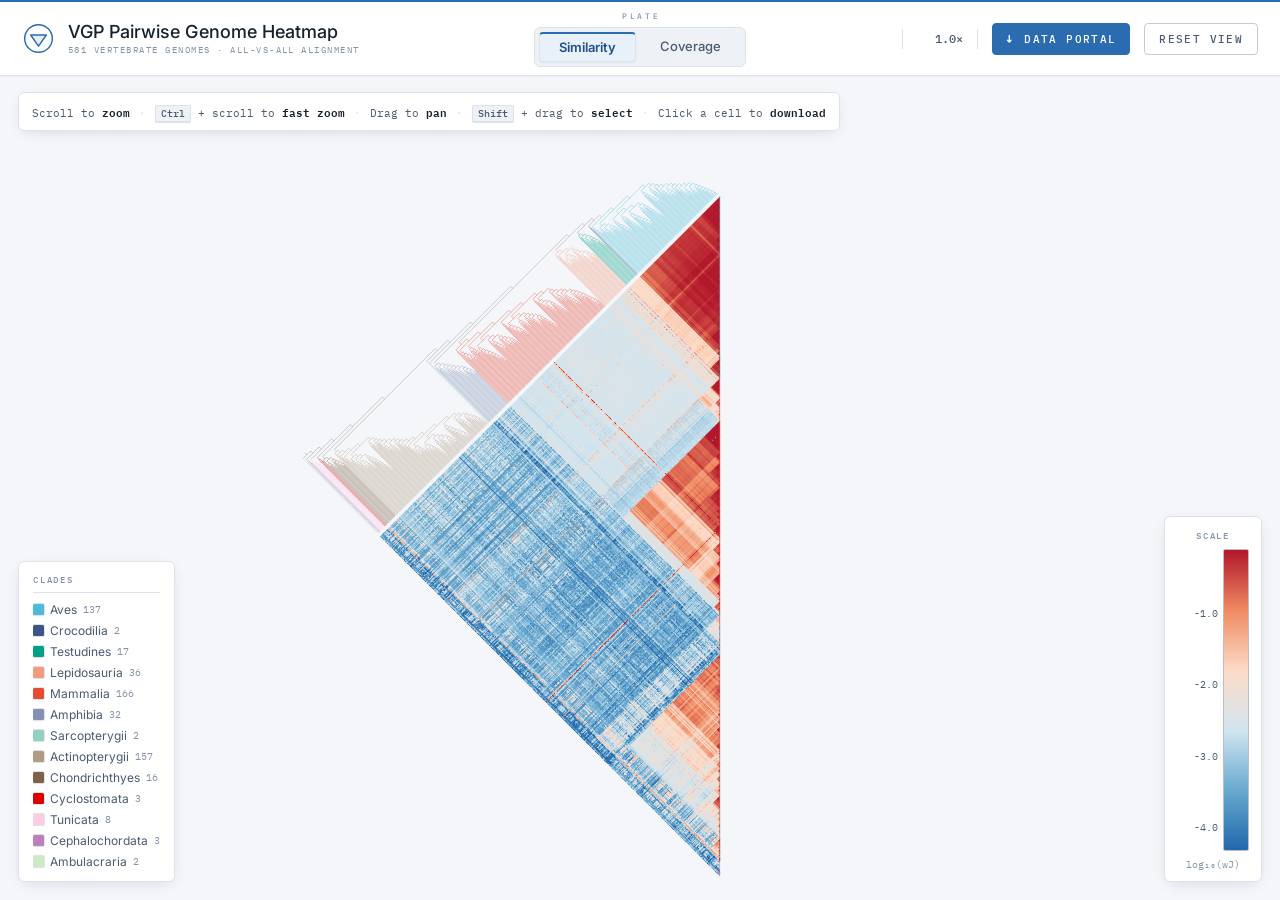
==== commit 68037fc4: "Add heatmap dataset switcher; downloads follow selected version" ====
--- a/index.html
+++ b/index.html
@@ -193,6 +193,35 @@
 #reset-btn:hover { background: var(--surface-2); color: var(--text); border-color: var(--text-faint); }
 #reset-btn:disabled { opacity: 0.5; cursor: not-allowed; }
 
+/* Dataset selector — which alignment version's matrices the heatmap shows */
+#dataset-ctrl { display: flex; align-items: center; gap: 8px; }
+#dataset-ctrl .ds-label {
+  font-family: var(--mono);
+  font-weight: 500;
+  font-size: 9px;
+  letter-spacing: 0.2em;
+  text-transform: uppercase;
+  color: var(--text-faint);
+}
+#dataset-select {
+  font-family: var(--sans);
+  font-weight: 500;
+  font-size: 12.5px;
+  color: var(--text);
+  background: var(--surface);
+  border: 1px solid var(--border-strong);
+  border-radius: 4px;
+  padding: 6px 26px 6px 9px;
+  cursor: pointer;
+  transition: border-color 0.15s;
+  appearance: none;
+  background-image: url("data:image/svg+xml,%3Csvg xmlns='http://www.w3.org/2000/svg' width='10' height='6' viewBox='0 0 10 6'%3E%3Cpath d='M1 1l4 4 4-4' fill='none' stroke='%234a5a70' stroke-width='1.4' stroke-linecap='round'/%3E%3C/svg%3E");
+  background-repeat: no-repeat;
+  background-position: right 9px center;
+}
+#dataset-select:hover { border-color: var(--text-faint); }
+#dataset-select:focus { outline: none; border-color: var(--accent); }
+
 /* ───────────────────────── Canvas (the plate) ───────────────────────── */
 #canvas-wrap {
   position: relative;
@@ -664,6 +693,11 @@
   </div>
 
   <div class="controls">
+    <label id="dataset-ctrl" title="Alignment dataset shown in the heatmap">
+      <span class="ds-label">Dataset</span>
+      <select id="dataset-select" onchange="switchDataset(this.value)" aria-label="Heatmap dataset"></select>
+    </label>
+    <span class="ctrl-rule"></span>
     <span id="zoom-label">1.0&times;</span>
     <span class="ctrl-rule"></span>
     <button id="dl-open-btn" onclick="openDownload()"><span class="dl-ico">&#8595;</span>Data portal</button>
@@ -725,15 +759,15 @@
     <div class="portal-nav" role="tablist">
       <button class="portal-tab active" id="dlt-pair" role="tab" onclick="setDlScope('pair')">
         <span class="portal-tab-no">01</span>
-        <span><b>Pairwise PAF</b><small>按两个物种查找比对</small></span>
+        <span><b>Pairwise PAF</b><small>Find alignment by two genomes</small></span>
       </button>
       <button class="portal-tab" id="dlt-genome" role="tab" onclick="setDlScope('genome')">
         <span class="portal-tab-no">02</span>
-        <span><b>Genome files</b><small>浏览 GFF 与 FA</small></span>
+        <span><b>Genome files</b><small>Browse GFF and FA files</small></span>
       </button>
       <button class="portal-tab" id="dlt-bulk" role="tab" onclick="setDlScope('bulk')">
         <span class="portal-tab-no">03</span>
-        <span><b>Bulk &amp; CLI</b><small>批量下载与命令行</small></span>
+        <span><b>Bulk &amp; CLI</b><small>Batch downloads and commands</small></span>
       </button>
     </div>
 
@@ -743,11 +777,14 @@
           <div>
             <span class="section-kicker">DIRECT PAIR LOOKUP</span>
             <h2>Choose two genomes</h2>
-            <p>无需在 581 × 581 热图中寻找格子。输入物种名或 GCA/GCF 登录号，即可生成两个方向的真实 PAF 下载链接。</p>
+            <p>No need to locate a cell in the 581 × 581 heatmap. Enter species names or GCA/GCF accessions to generate PAF, coverage, and identity links for both directions.</p>
           </div>
-          <button class="use-heatmap-pair" id="use-pinned-pair" onclick="usePinnedPair()" disabled>
-            Use selected heatmap pair
-          </button>
+          <div class="pair-controls">
+            <label class="version-picker" for="paf-version-select">Alignment version
+              <select id="paf-version-select" onchange="setPafVersion(this.value)"></select>
+            </label>
+            <button class="use-heatmap-pair" id="use-pinned-pair" onclick="usePinnedPair()" disabled>Use selected heatmap pair</button>
+          </div>
         </div>
 
         <div class="pair-builder">
@@ -794,7 +831,7 @@
           <div>
             <span class="section-kicker">ASSEMBLY CATALOGUE</span>
             <h2>Genome files</h2>
-            <p>按物种、常用名或登录号浏览注释与参考序列。S3 地址接入后，现有文件映射将自动变为下载按钮。</p>
+            <p>Browse annotations and reference sequences by species, common name, or accession. Once the S3 base URLs are configured, mapped files become download buttons automatically.</p>
           </div>
           <div class="catalog-count"><strong id="catalog-species-count">581</strong><span>assemblies</span></div>
         </div>
@@ -828,7 +865,7 @@
           <div>
             <span class="section-kicker">REPRODUCIBLE DOWNLOADS</span>
             <h2>Bulk &amp; command line</h2>
-            <p>针对热图选区或完整数据集生成可恢复、可重复运行的下载命令。</p>
+            <p>Generate resumable, reproducible download commands for a heatmap selection or the complete dataset.</p>
           </div>
         </div>
         <div class="bulk-scope">
@@ -867,6 +904,12 @@
 let DATA = null;            // the full loaded JSON
 let currentPageIdx = 0;     // 0 = similarity, 1 = coverage
 let PAGE = null;            // shorthand for DATA.pages[currentPageIdx]
+
+// ── Dataset (alignment version) shown in the heatmap ──
+let currentDatasetIdx = 0;
+let currentDatasetKey = 'cmaes';
+// Friendly labels, kept in step with downloads.js PAF_VERSIONS.
+const DATASET_LABELS = { raw: 'Raw', filter: 'Filtered', cmaes: 'CMA-ES', cmaes_sc: 'CMA-ES SC' };
 
 // ── Layout (triangle / diamond) ──
 // The pairwise matrix is rotated 45° so the main diagonal becomes the long
@@ -1439,6 +1482,38 @@
 }
 
 // ═══════════════════════════════════════════════════════════
+// Dataset switching — swap which alignment version's matrices are shown.
+// Tree / clade strip / labels / zoom / pan / selection are SHARED; the two
+// pages (similarity/coverage) re-render from the new dataset's matrices, and
+// all download links (instant pair card, bulk commands, data portal) follow.
+// ═══════════════════════════════════════════════════════════
+function switchDataset(key) {
+  if (!DATA || !DATA.datasets) return;
+  const idx = DATA.datasets.findIndex((d) => d.key === key);
+  if (idx < 0 || idx === currentDatasetIdx) return;
+  currentDatasetIdx = idx;
+  const ds = DATA.datasets[idx];
+  currentDatasetKey = ds.key;
+
+  DATA.pages = ds.pages;
+  PAGE = DATA.pages[currentPageIdx];
+  overviewImages = [];            // both pages must re-render for the new data
+  prerenderOverview(currentPageIdx);
+
+  // Point every download surface at this dataset's bucket path.
+  setDownloadDataset(ds.key);
+  if (pinnedPair) renderPairCard();
+  if (typeof setPafVersion === 'function') setPafVersion(ds.key);
+
+  const sel = document.getElementById('dataset-select');
+  if (sel && sel.value !== ds.key) sel.value = ds.key;
+
+  drawColorbar();
+  hideTooltip();
+  requestDraw();
+}
+
+// ═══════════════════════════════════════════════════════════
 // Events
 // ═══════════════════════════════════════════════════════════
 let isPanning = false, panStart = null;
@@ -1719,6 +1794,24 @@
     showError('heatmap_data.json is missing required fields (pages / n).');
     return;
   }
+
+  // ── Dataset selector (only when the JSON ships multiple datasets) ──
+  const dsSel = document.getElementById('dataset-select');
+  if (DATA.datasets && DATA.datasets.length) {
+    let di = DATA.datasets.findIndex((d) => d.key === DATA.defaultDataset);
+    if (di < 0) di = 0;
+    currentDatasetIdx = di;
+    currentDatasetKey = DATA.datasets[di].key;
+    dsSel.innerHTML = DATA.datasets
+      .map((d) => `<option value="${d.key}">${DATASET_LABELS[d.key] || d.label || d.key}</option>`)
+      .join('');
+    dsSel.value = currentDatasetKey;
+    DATA.pages = DATA.datasets[di].pages;   // show the default dataset
+    setDownloadDataset(currentDatasetKey);
+  } else {
+    document.getElementById('dataset-ctrl').style.display = 'none';
+  }
+
   if (typeof onHeatmapDataReady === 'function') onHeatmapDataReady();
 
   document.getElementById('load-text').textContent = 'Rendering heatmap…';
@@ -1752,10 +1845,24 @@
 // files nor reliably probe 404s. We therefore (a) hand out direct download
 // links — plain navigations need no CORS — and (b) generate a URL manifest plus
 // copy-paste aws/s5cmd/wget commands for anything bulk.
-const S3_PREFIX = 'working/staging/all_vs_all_alignments/FastGA/cmaes/';
-const S3_HTTPS  = 'https://genomeark.s3.amazonaws.com/' + S3_PREFIX;
-const S3_URI    = 's3://genomeark/' + S3_PREFIX;
+// These follow the dataset chosen in the header (see setDownloadDataset).
+// They are plain `let` bindings — downloads.js reads S3_HTTPS / S3_URI by name
+// at render time, so updating them here re-points the bulk commands too.
+let S3_PREFIX = 'working/staging/all_vs_all_alignments/FastGA/cmaes/';
+let S3_HTTPS  = 'https://genomeark.s3.amazonaws.com/' + S3_PREFIX;
+let S3_URI    = 's3://genomeark/' + S3_PREFIX;
 const TOTAL_FILES = 336980;
+
+// Which datasets are actually published to the public S3 bucket. raw / filter
+// are local intermediates, so their per-pair links stay disabled.
+const S3_DATASETS = new Set(['cmaes', 'cmaes_sc']);
+
+// Re-point all instant/bulk download surfaces at `key`'s bucket path.
+function setDownloadDataset(key) {
+  S3_PREFIX = 'working/staging/all_vs_all_alignments/FastGA/' + key + '/';
+  S3_HTTPS  = 'https://genomeark.s3.amazonaws.com/' + S3_PREFIX;
+  S3_URI    = 's3://genomeark/' + S3_PREFIX;
+}
 
 let pinnedPair = null;   // {row, col}  (row < col)
 
@@ -1799,12 +1906,14 @@
   const f_ba = pafName(col, row);   // B as query, A as target
   const links = document.getElementById('pc-links');
   const aName = prettyName(row), bName = prettyName(col);
-  const pill = (f, dir) => f
+  const onS3 = S3_DATASETS.has(currentDatasetKey);
+  const dsLabel = DATASET_LABELS[currentDatasetKey] || currentDatasetKey;
+  const pill = (f, dir) => (f && onS3)
     ? `<a class="dl-pill" href="${S3_HTTPS}${f}" download="${f}">
          <span class="dl-ico">&#8595;</span><span class="dl-dir">${dir}</span>
          <span class="dl-fn">${f.replace('.paf.gz','')}</span></a>`
     : `<span class="dl-pill" aria-disabled="true"><span class="dl-ico">&#8595;</span>
-         <span class="dl-dir">${dir}</span><span class="dl-fn">accession n/a</span></span>`;
+         <span class="dl-dir">${dir}</span><span class="dl-fn">${f ? (dsLabel + ' — not on S3') : 'accession n/a'}</span></span>`;
   links.innerHTML = pill(f_ab, `${aName} → ${bName}`) + pill(f_ba, `${bName} → ${aName}`);
   card.style.display = 'flex';
 }
--- a/downloads.css
+++ b/downloads.css
@@ -849,3 +849,56 @@
   .bulk-scope { overflow-x: auto; }
   .bulk-scope button { flex: 0 0 auto; }
 }
+
+/* Readability pass: the portal is intended to be used at normal browser zoom. */
+.data-portal { font-size: 14px; }
+.data-portal .portal-kicker,
+.data-portal .section-kicker { font-size: 10px; }
+.data-portal .dlm-title { font-size: 23px; }
+.data-portal .dlm-sub { font-size: 10px; }
+.data-portal .portal-tab b { font-size: 14px; }
+.data-portal .portal-tab small { font-size: 10px; }
+.data-portal .pane-intro h2 { font-size: 25px; }
+.data-portal .pane-intro p { font-size: 14px; }
+.data-portal .picker-label { font-size: 10px; }
+.data-portal .genome-picker input { font-size: 14px; }
+.data-portal .genome-picker small { font-size: 9px; }
+.data-portal .pair-result-head span,
+.data-portal .pair-result-head .pair-online,
+.data-portal .pair-file-role { font-size: 9px; }
+.data-portal .pair-file h3 { font-size: 14px; }
+.data-portal .pair-file code { font-size: 9px; }
+.data-portal .pair-file-actions a,
+.data-portal .pair-file-actions button { font-size: 10px; }
+.data-portal .selection-shortcut p b { font-size: 12px; }
+.data-portal .selection-shortcut p small { font-size: 10px; }
+.data-portal .selection-shortcut button { font-size: 10px; }
+.data-portal .catalog-count strong { font-size: 28px; }
+.data-portal .catalog-count span { font-size: 9px; }
+.data-portal .resource-search input { font-size: 13px; }
+.data-portal .resource-filters button { font-size: 10px; }
+.data-portal .resource-table-head { font-size: 9px; }
+.data-portal .resource-organism b { font-size: 12px; }
+.data-portal .resource-organism small { font-size: 9px; }
+.data-portal .resource-accession code { font-size: 10px; }
+.data-portal .resource-accession small { font-size: 8px; }
+.data-portal .resource-clade { font-size: 9px; }
+.data-portal .resource-asset { font-size: 9px; }
+.data-portal .resource-asset b { font-size: 10px; }
+.data-portal .resource-footer { font-size: 9px; }
+.data-portal .bulk-scope button { font-size: 11px; }
+.data-portal .bulk-summary { font-size: 13px; }
+.data-portal .bulk-notice { font-size: 11px; }
+.data-portal .bulk-command-head { font-size: 9px; }
+.data-portal .bulk-command pre { font-size: 10px; }
+.data-portal .future-card h3 { font-size: 15px; }
+.data-portal .future-card p { font-size: 11px; }
+
+.pair-controls { display: flex; flex-direction: column; align-items: stretch; gap: 8px; min-width: 190px; }
+.version-picker { display: grid; gap: 4px; color: var(--text-faint); font-family: var(--mono); font-size: 10px; letter-spacing: .08em; text-transform: uppercase; }
+.version-picker select { min-height: 32px; padding: 0 9px; border: 1px solid var(--border); border-radius: 5px; color: var(--text); background: var(--surface); font: inherit; letter-spacing: 0; text-transform: none; }
+.pair-file-actions .artifact-pending { color: var(--text-faint); border-color: var(--border); background: var(--surface-2); cursor: not-allowed; }
+@media (max-width: 700px) {
+  .pair-controls { width: 100%; }
+  .version-picker select { width: 100%; }
+}
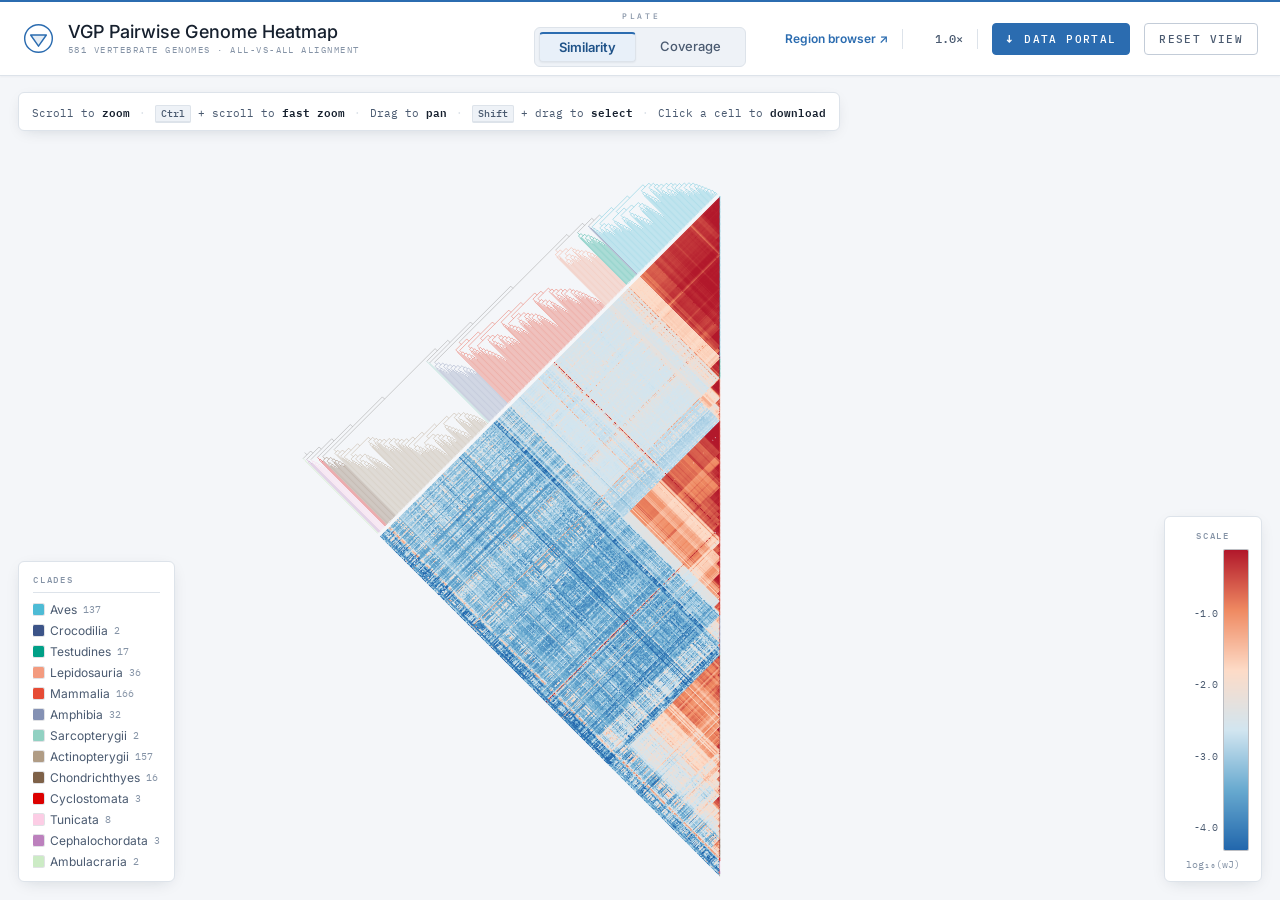
==== commit 6e2b14bd: "Add comparative genome browser with verified static preview" ====
--- a/index.html
+++ b/index.html
@@ -693,6 +693,7 @@
   </div>
 
   <div class="controls">
+    <a href="browser.html" style="font-size:12px;font-weight:600;color:#2b6cb0;text-decoration:none">Region browser &#8599;</a>
     <label id="dataset-ctrl" title="Alignment dataset shown in the heatmap">
       <span class="ds-label">Dataset</span>
       <select id="dataset-select" onchange="switchDataset(this.value)" aria-label="Heatmap dataset"></select>
@@ -734,6 +735,7 @@
     <div class="pc-sp"><span class="pc-role">B</span><span class="pc-dot" id="pc-dot-b"></span><span class="pc-name" id="pc-name-b"></span></div>
     <div class="pc-links" id="pc-links"></div>
     <div class="pc-foot">
+      <a id="pc-browser-link" href="browser.html" style="font-size:12px;font-weight:600;color:#2b6cb0">Browse these genomes &#8599;</a>
       <button onclick="copyPairUris(event)">Copy s3:// URIs</button>
       <button onclick="openDownload('pair')">Open data portal &rsaquo;</button>
     </div>
@@ -1901,6 +1903,12 @@
   document.getElementById('pc-name-b').textContent = prettyName(col);
   document.getElementById('pc-dot-a').style.background = cladeColorForIndex(row);
   document.getElementById('pc-dot-b').style.background = cladeColorForIndex(col);
+  const assemblies = [row, col].map(i => {
+    const name = DATA.leafOrder[i];
+    return (DATA.speciesToAcc[name] || DATA.speciesToAcc[name.replace(/_+$/, '')] || [])[0];
+  }).filter(Boolean);
+  document.getElementById('pc-browser-link').href = 'browser.html#' +
+    new URLSearchParams({samples: assemblies.join(','), dataset: currentDatasetKey}).toString();
 
   const f_ab = pafName(row, col);   // A as query, B as target
   const f_ba = pafName(col, row);   // B as query, A as target
